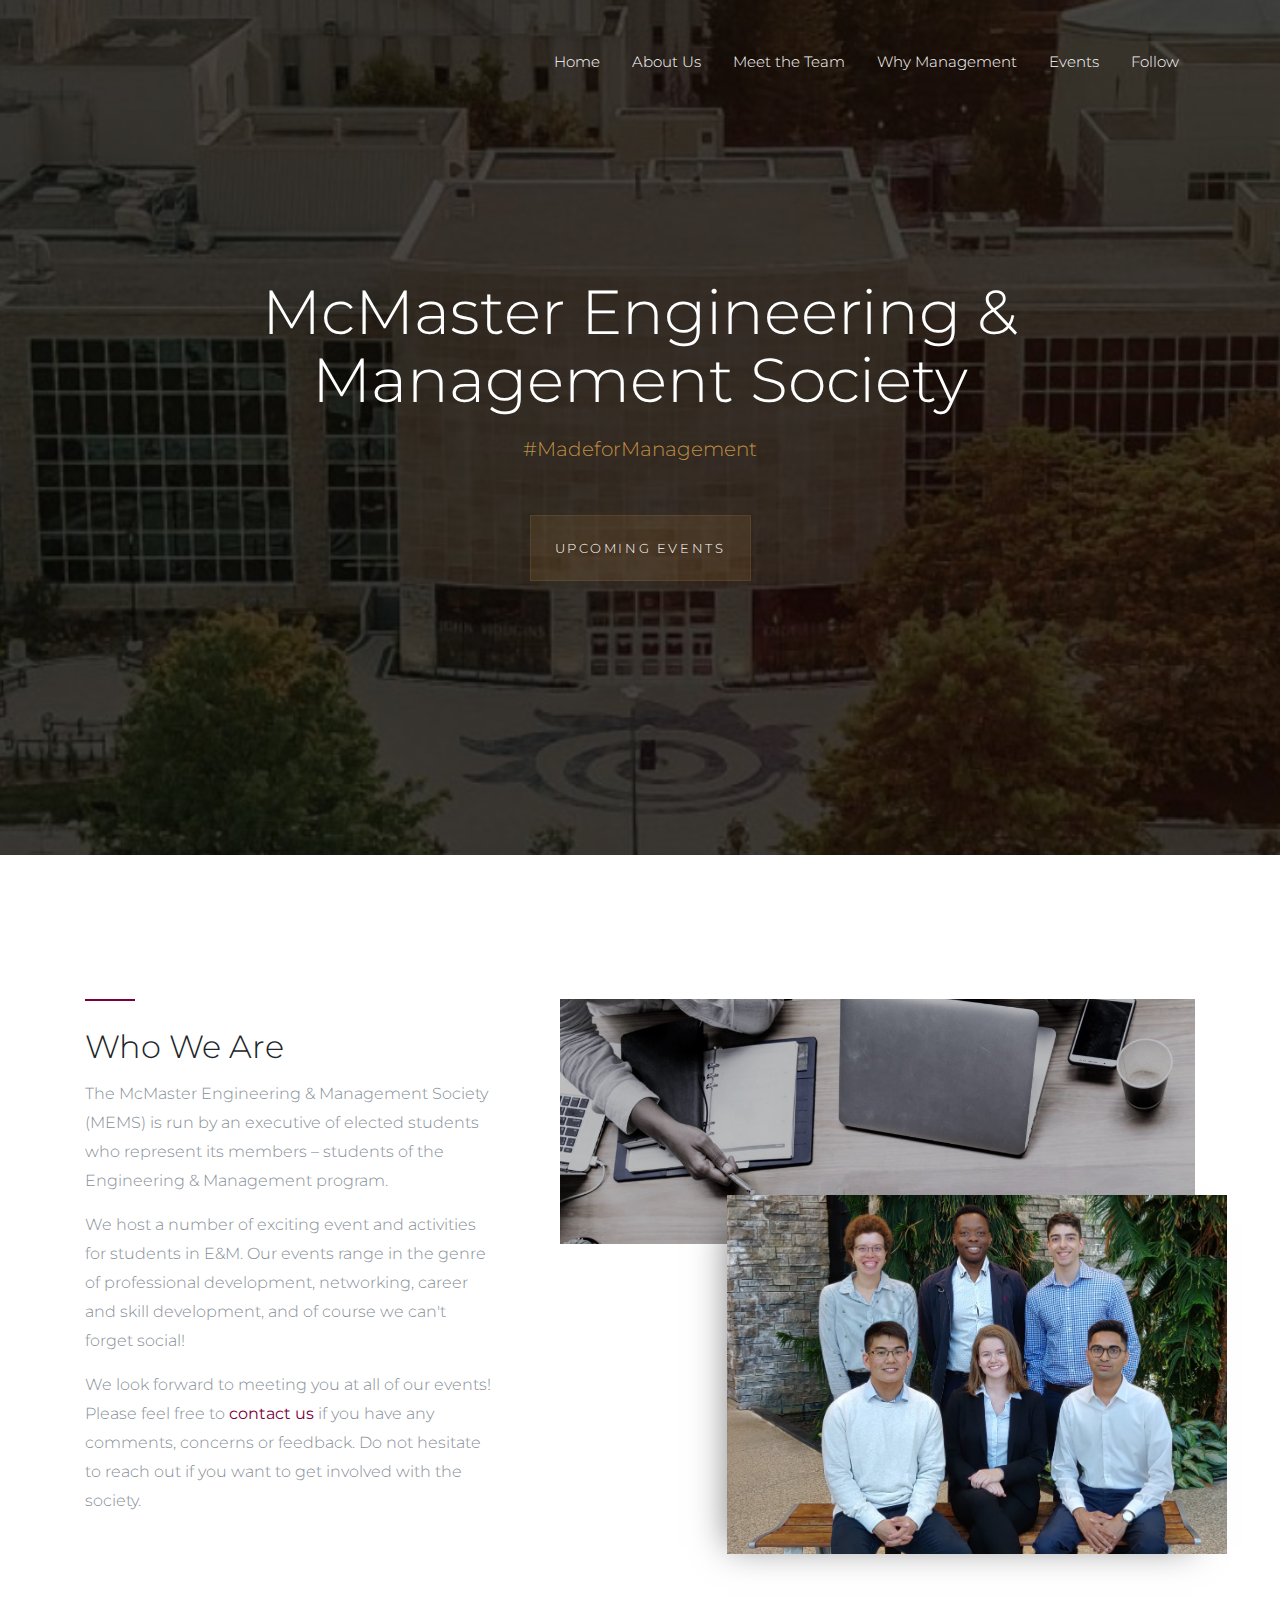
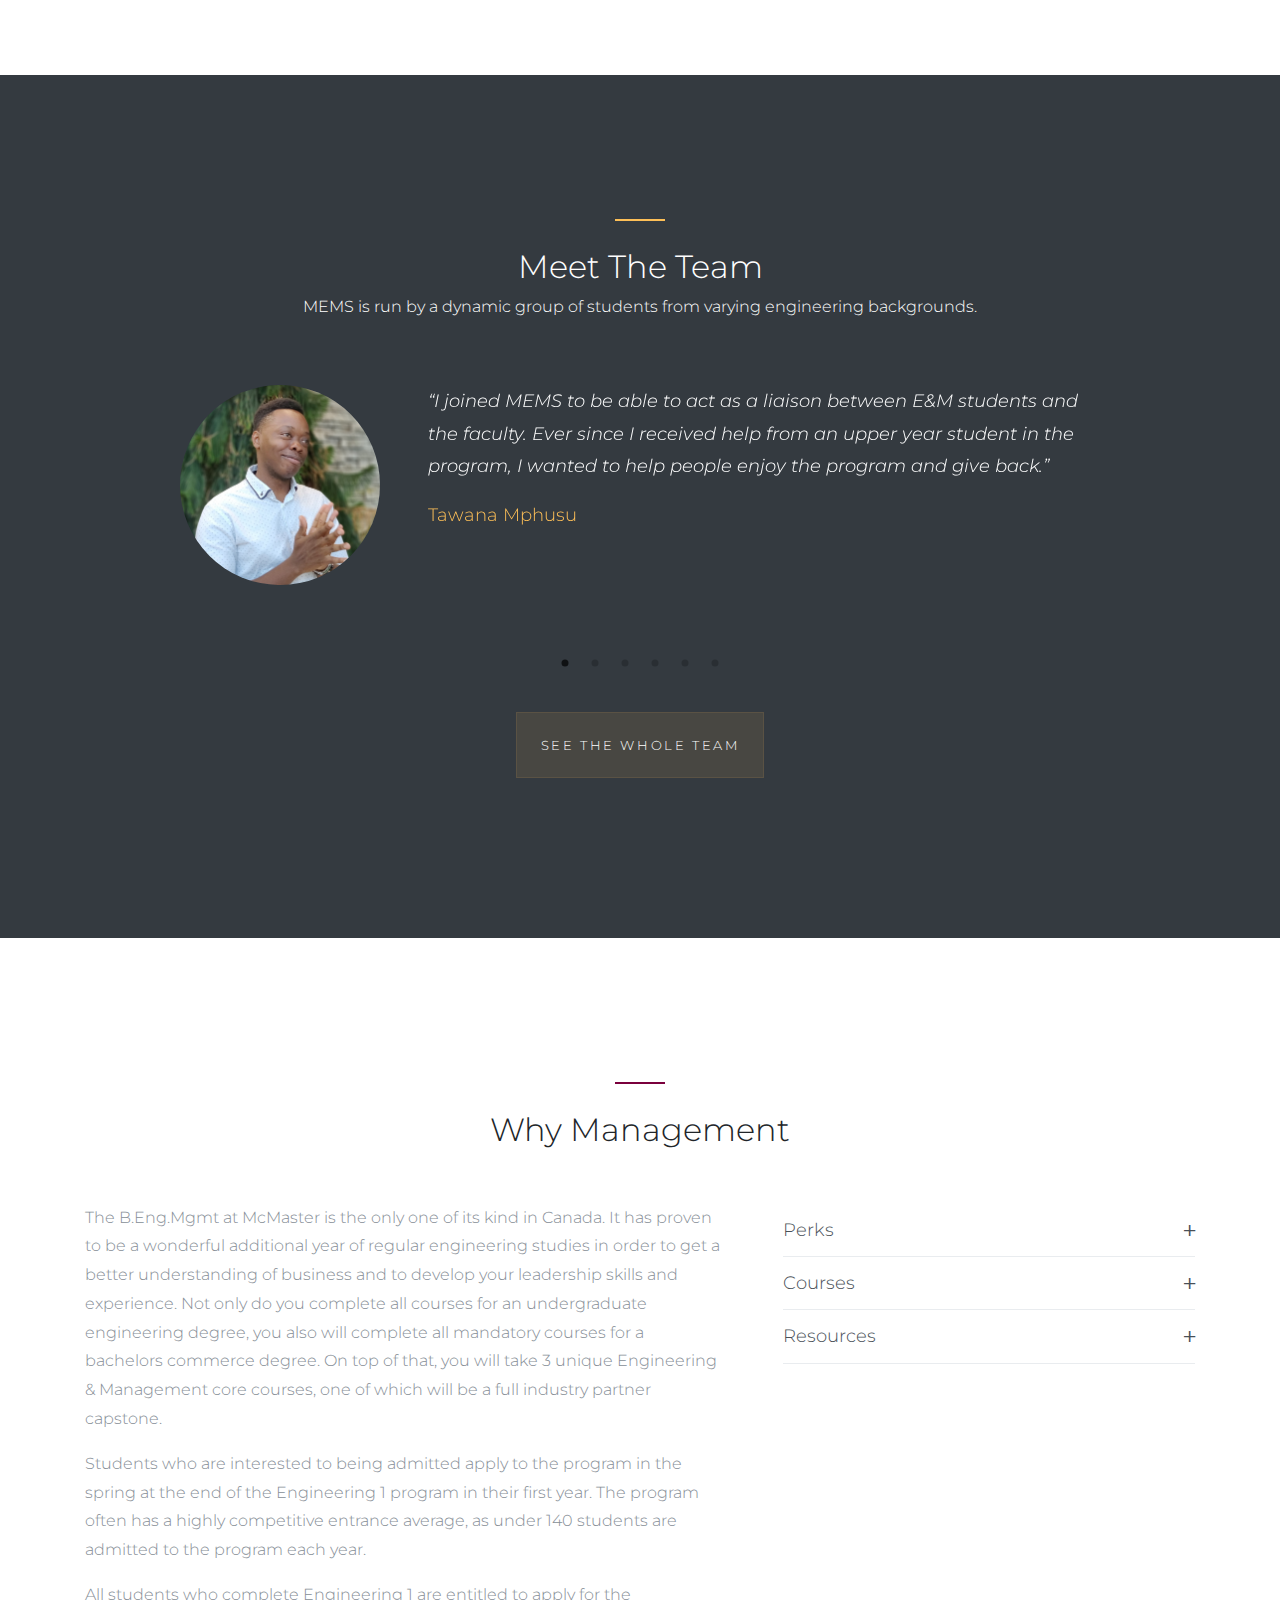
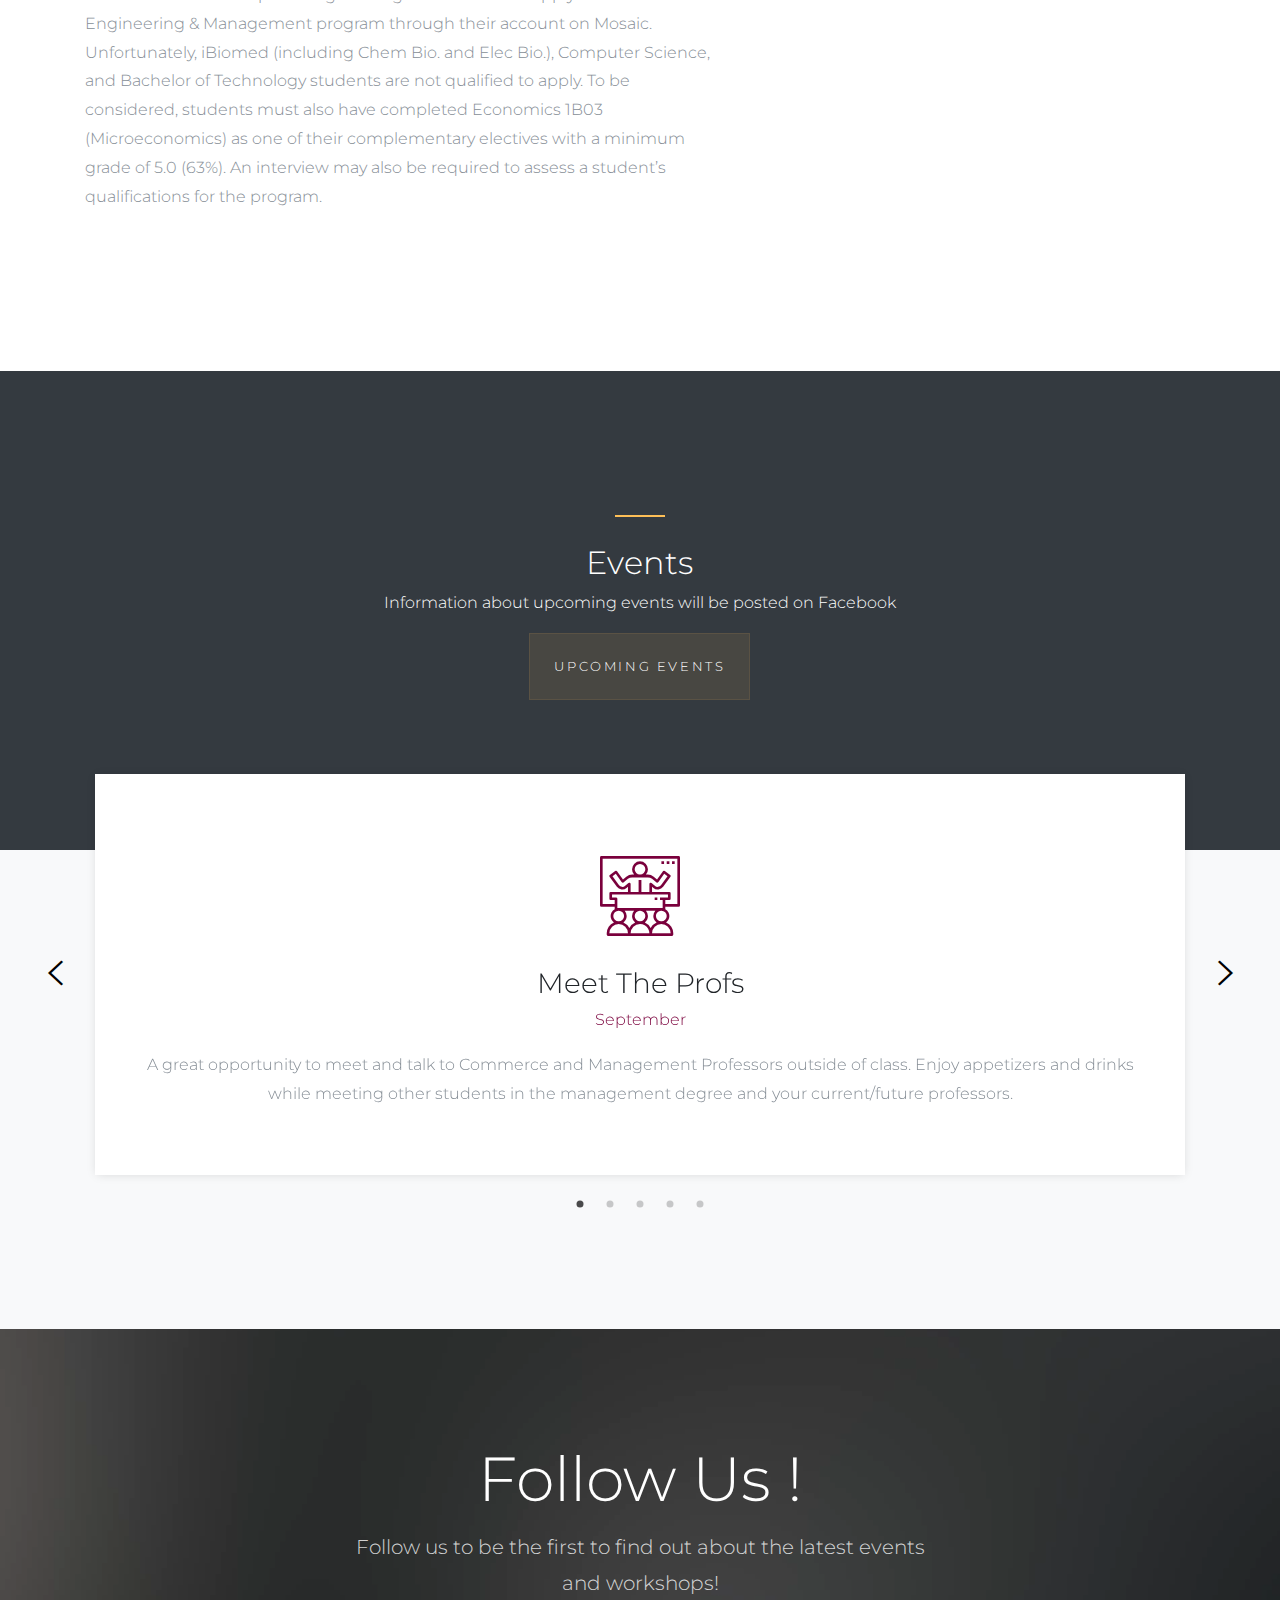
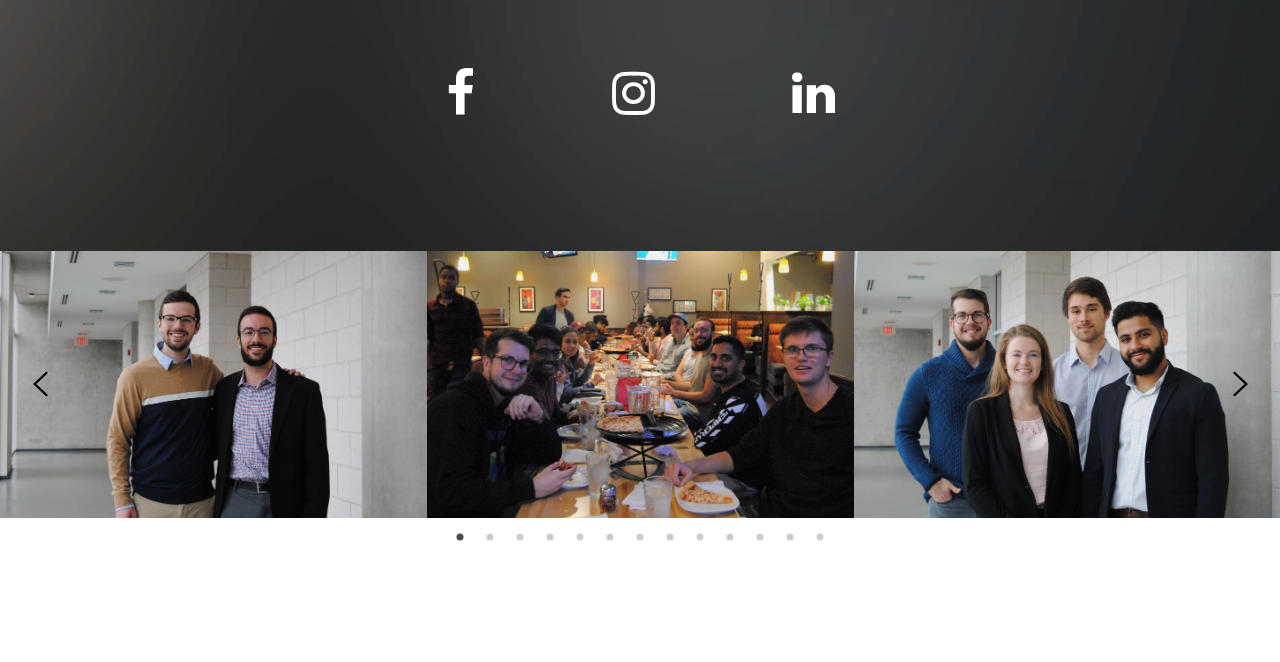
==== index.html @ c8bfcba9 "Update index.html" ====
<!DOCTYPE html>
<html lang="en">
	<head>
		<meta charset="utf-8">
		<meta name="viewport" content="width=device-width, initial-scale=1, shrink-to-fit=no">

		<title>MEMS &mdash; McMaster Engineering Management Society</title>
		<meta name="description" content="McMaster Engineering Management Society">
		<meta name="keywords" content="McMaster,Engineering,Management,Society,Business">

    	<link href="https://fonts.googleapis.com/css?family=Crimon+Text:400,400i,600|Montserrat:200,300,400" rel="stylesheet">

		<link rel="stylesheet" href="assets/css/bootstrap/bootstrap.css">
	    <link rel="stylesheet" href="assets/fonts/ionicons/css/ionicons.min.css">
	    <link rel="stylesheet" href="assets/fonts/icons/font/flaticon.css">

	    <link rel="stylesheet" href="assets/fonts/fontawesome/css/font-awesome.min.css">


	    <link rel="stylesheet" href="assets/css/slick.css">
	    <link rel="stylesheet" href="assets/css/slick-theme.css">

	    <link rel="stylesheet" href="assets/css/helpers.css">
	    <link rel="stylesheet" href="assets/css/style.css">

		<link rel="apple-touch-icon" sizes="180x180" href="assets/icons/apple-touch-icon.png">
		<link rel="icon" type="image/png" sizes="32x32" href="assets/icons/favicon-32x32.png">
		<link rel="icon" type="image/png" sizes="16x16" href="assets/icons/favicon-16x16.png">
		<link rel="manifest" href="assets/icons/site.webmanifest">
		<link rel="mask-icon" href="assets/icons/safari-pinned-tab.svg" color="#7a003c">
		<link rel="shortcut icon" href="assets/icons/favicon.ico">
		<meta name="msapplication-TileColor" content="#7a003c">
		<meta name="msapplication-config" content="assets/icons/browserconfig.xml">
		<meta name="theme-color" content="#7a003c">

		<meta property="og:image:height" content="460">
		<meta property="og:image:width" content="879">
		<meta property="og:title" content="McMaster Engineering &amp; Management Society">
		<meta property="og:description" content="The E&amp;M student club strives to enhance the development of professional skills among E&amp;M students, while simultaneously promoting program identity. The club is a resource for students and acts as a liaison between faculty and students.">
		<meta property="og:image" content="http://www.memsociety.com/assets/images/og-image.jpg">
		<meta property="og:url" content="http://www.memsociety.com/">

		<meta name="twitter:card" content="summary_large_image">
		<meta name="twitter:site" content="http://www.memsociety.com/">
		<meta name="twitter:creator" content="@curiouskunal">
		<meta name="twitter:title" content="McMaster Engineering &amp; Management Society">
		<meta name="twitter:description" content="The E&amp;M student club strives to enhance the development of professional skills among E&amp;M students, while simultaneously promoting program identity. The club is a resource for students and acts as a liaison between faculty and students.">
		<meta name="twitter:image" content="http://www.memsociety.com/assets/images/og-image.jpg">

	</head>

	<body data-spy="scroll" data-target="#pb-navbar" data-offset="200">

	<!-- Navbar-->
    <nav class="navbar navbar-expand-lg navbar-dark pb_navbar pb_scrolled-light" id="pb-navbar">
      <div class="container">
        <a class="navbar-brand" ></a>
        <button class="navbar-toggler" type="button" data-toggle="collapse" data-target="#probootstrap-navbar" aria-controls="probootstrap-navbar" aria-expanded="false" aria-label="Toggle navigation">
          <span><i class="ion-navicon"></i></span>
        </button>
        <div class="collapse navbar-collapse" id="probootstrap-navbar">
          <ul class="navbar-nav ml-auto">
            <li class="nav-item"><a class="nav-link" href="#section-home">Home</a></li>
            <li class="nav-item"><a class="nav-link" href="#section-about">About Us</a></li>
            <li class="nav-item"><a class="nav-link" href="#section-team">Meet the Team</a></li>
            <li class="nav-item"><a class="nav-link" href="#section-why-management">Why Management</a></li>
			<li class="nav-item"><a class="nav-link" href="#section-events">Events</a></li>
            <li class="nav-item"><a class="nav-link" href="#section-follow">Follow</a></li>
          </ul>
        </div>
      </div>
    </nav>
    <!-- END nav -->

	<!-- Main Screen -->
    <section class="pb_cover_v1 text-left cover-bg-black cover-bg-opacity-7" style="background-image: url(assets/images/og-image.jpg)" id="section-home">
      <div class="container">
        <div id="headerTitle" class="row align-items-center justify-content-center">
          <div class="col-md-9  order-md-1">

            <h2 class="heading mb-3">McMaster Engineering & Management Society</h2>
	    <!--<div id="headerSubTitle"class="sub-heading"><p class="mb-5 text-light-gold">#MadeForManagement</p>-->
            <div id="headerSubTitle"class="sub-heading"><p class="mb-5 text-light-gold">#MadeforManagement</p>
            <p><a target="_blank" href="https://www.facebook.com/pg/memsociety/events/" role="button" class="btn smoothscroll pb_outline-light btn-xl pb_font-13 p-4 rounded-0 pb_letter-spacing-2">Upcoming Events</a></p>
            </div>

          </div>
        </div>
      <!-- </div> -->
    </section>
    <!-- END Main Screen section -->

	<!--Who We Are-->
    <section class="pb_section pb_section_v1" data-section="about" id="section-about">
      <div class="container">
        <div class="row">
          <div class="col-lg-5 pr-md-5 pr-sm-0">
            <h2 class="mt-0 heading-border-top dark mb-3 font-weight-normal">Who We Are</h2>
            <p>The McMaster Engineering & Management Society (MEMS) is run by an executive of elected students who represent its members – students of the Engineering & Management program.</p>
            <p>We host a number of exciting event and activities for students in E&M. Our events range in the genre of professional development, networking, career and skill development, and of course we can't forget social!
            </p>
            <p>We look forward to meeting you at all of our events! Please feel free to <a class="text-maroon" href="mailto:president@memsociety.com"><b>contact us</b></a> if you have any comments, concerns or feedback. Do not hesitate to reach out if you want to get involved with the society.
            </p>
          </div>
          <div class="col-lg-7">
            <div class="images">
              <img class="img1 img-fluid" src="assets/images/photos/photoshoot_5_2019.jpg" alt="">
              <img class="img2" src="assets/images/photos/photoshoot_4_2019.jpg" alt="">
            </div>
          </div>

        </div>
      </div>
    </section>
    <!-- END Who We Are section -->



<!--Meet The Team-->

<section class="pb_section bg-dark pb_testimonial_v1" data-section="team" id="section-team">
  <div class="container">
	<div class="row justify-content-md-center text-center mb-5">
	  <div class="col-lg-9">
		<h2 class="mt-0 heading-border-top font-weight-normal text-white">Meet The Team</h2>
		<p class="text-white">MEMS is run by a dynamic group of students from varying engineering backgrounds.</p>
	  </div>
	</div>
	<div class="row justify-content-md-center">
	  <div class="col-md-10 col-sm-12 mb-5">
		<div class="single-item-no-arrow pb_slide_v1">
		  <div>
			<div class="media">
			  <img class="d-flex img-fluid rounded-circle mb-sm-5" src="assets/images/avatars/avatar_tawana_silly.jpg" alt="Generic placeholder image">
			  <div class="media-body pl-md-5 pl-sm-0">
				<blockquote>
				  <p>&ldquo;I joined MEMS to be able to act as a liaison between E&M students and the faculty. Ever since I received help from an upper year student in the program, I wanted to help people enjoy the program and give back.&rdquo;</p>
				  <p class="pb_author">Tawana Mphusu</p>
				</blockquote>
			  </div>
			</div>
		  </div>
		  <div>
			<div class="media">
			  <img class="d-flex img-fluid rounded-circle mb-sm-5" src="assets/images/avatars/avatar_alexie_silly.jpg" alt="Generic placeholder image">
			  <div class="media-body pl-md-5 pl-sm-0">
				<blockquote>
				  <p>&ldquo;I joined MEMS because I wanted to help foster a better community feeling in the management faculty, and to to be a voice for the management faculty on the MES!&rdquo;</p>
				  <p class="pb_author">Alexie McDonald</p>
				</blockquote>
			  </div>
			</div>
		  </div>
		  <div>
			<div class="media">
			  <img class="d-flex img-fluid rounded-circle mb-sm-5" src="assets/images/avatars/avatar_bilal_silly.jpg" alt="Generic placeholder image">
			  <div class="media-body pl-md-5 pl-sm-0">
				<blockquote>
				  <p>&ldquo;I joined MEMS because I wanted to help in guiding other Engineering and Management students to the great opportunities the program has to offer. The Engineering and Management program is one of a kind, and thus comes with unique benefits that we, as E&M students, should take advantage of.&rdquo;</p>
				  <p class="pb_author">Bilal Sabeh</p>
				</blockquote>
			  </div>
			</div>
		  </div>
		  <div>
			<div class="media">
			  <img class="d-flex img-fluid rounded-circle mb-sm-5" src="assets/images/avatars/avatar_vijay_silly.jpg" alt="Generic placeholder image">
			  <div class="media-body pl-md-5 pl-sm-0">
				<blockquote>
				  <p>&ldquo;I joined MEMS because I want to help build a stronger community between Engineering and Management students. We are in a very fortunate position to be able to meet and connect with people across all streams of engineering and we should be taking advantage of that.&rdquo;</p>
				  <p class="pb_author">Vijay Patel</p>
				</blockquote>
			  </div>
			</div>
		  </div>
		  <div>
			<div class="media">
			  <img class="d-flex img-fluid rounded-circle mb-sm-5" src="assets/images/avatars/avatar_edwin_silly.jpg" alt="Generic placeholder image">
			  <div class="media-body pl-md-5 pl-sm-0">
				<blockquote>
				  <p>&ldquo;I joined MEMS because I wanted to promote and inform other management students what the stream has to offer and why it is so special. E&M is made up of students from various streams, allowing us to meet and make connections with people that are not within our respective streams. This provides ample opportunities for personal and professional development that will be applicable in the future. &rdquo;</p>
				  <p class="pb_author">Edwin Do</p>
				</blockquote>
			  </div>
			</div>
		  </div>
		  <div>
			<div class="media">
			  <img class="d-flex img-fluid rounded-circle mb-sm-5" src="assets/images/avatars/avatar_christie_silly.jpg" alt="Generic placeholder image">
			  <div class="media-body pl-md-5 pl-sm-0">
				<blockquote>
				  <p>&ldquo;Being a part of MEMS for the past four years has been more than rewarding. As the president of a student run team, with all the different engineering streams together, I have been able to grasp a better understanding of the overall picture of management and what the program can do for the students in it. I encourage all management students to get involved with MEMS in some capacity!”&rdquo;</p>
				  <p class="pb_author">Christie Condron</p>
				</blockquote>
			  </div>
			</div>
		  </div>
		</div>

	  </div>

	</div>
  </div>

  <div class="row align-items-center">
	<div class="padding-top20 col-md-12 text-center">
	  <p id=showTeam_trigger class="btn pb_outline-light btn-xl pb_font-13 p-4 rounded-0 pb_letter-spacing-2">See The Whole Team</p>
	</div>
  </div>

</section>

<!-- See more team  -->
  <!-- Row 1 -->
    <section class="pb_section bg-light" id="section-more-team">
      <div class="container">
        <div class="row">
		  <div class="col-md">
			<div class="media pb_media_v2 d-block text-center  mb-3">
			  <div class="icon border border-gray rounded-circle d-block mr-3 display-4 mx-auto mb-4">
			    <img class="card-img-top rounded-circle mx-auto" src="assets/images/avatars/avatar_christie.jpg" alt="Card image cap">
			  </div>
			  <div class="media-body">
			    <h3 class="mt-0 pb_font-20">Christie Condron</h3>
			    <h6 class="card-subtitle mb-3">President</h6>
		 	  </div>
			 </div>
			</div>
			<div class="col-md">
			  <div class="media pb_media_v2 d-block text-center  mb-3">
				<div class="icon border border-gray rounded-circle d-block mr-3 display-4 mx-auto mb-4">
				  <img class="card-img-top rounded-circle mx-auto" src="assets/images/avatars/avatar_vijay.jpg" alt="Card image cap">
				</div>
				<div class="media-body">
				  <h3 class="mt-0 pb_font-20">Vijay Patel</h3>
				  <h6 class="card-subtitle mb-3">VP Internal</h6>
				</div>
			  </div>
			</div>
		 <!--   <div class="col-md">
			  <div class="media pb_media_v2 d-block text-center mb-3">
			    <div class="icon border border-gray rounded-circle d-block mr-3 display-4 mx-auto mb-4">
			  	  <img class="card-img-top rounded-circle mx-auto" src="assets/images/avatars/avatar_tawana.jpg" alt="Card image cap">
			    </div>
			    <div class="media-body">
				  <h3 class="mt-0 pb_font-20">Tawana Mphusu</h3>
				  <h6 class="card-subtitle mb-3">VP Finance</h6>
			    </div>
			  </div>
		    </div> -->
        </div>
      </div>
    <!-- Row 2 -->
      <div class="container">
        <div class="row">
          <div class="col-md">
            <div class="media pb_media_v2 d-block text-center mb-3">
              <div class="icon border border-gray rounded-circle d-block mr-3 display-4 mx-auto mb-4">
                <img class="card-img-top rounded-circle mx-auto" src="assets/images/avatars/avatar_bilal.jpg" alt="Card image cap">
              </div>
              <div class="media-body">
                <h3 class="mt-0 pb_font-20">Bilal Sabeh</h3>
                <h6 class="card-subtitle mb-3">VP Marketing</h6>
              </div>
            </div>
          </div>
          <div class="col-md">
            <div class="media pb_media_v2 d-block text-center  mb-3">
              <div class="icon border border-gray rounded-circle d-block mr-3 display-4 mx-auto mb-4">
                <img class="card-img-top rounded-circle mx-auto" src="assets/images/avatars/avatar_edwin.jpg.PNG" alt="Card image cap">
              </div>
              <div class="media-body">
                <h3 class="mt-0 pb_font-20">Andrew Habib</h3>
                <h6 class="card-subtitle mb-3">VP External</h6>
              </div>
            </div>
          </div>
		  <div class="col-md">
            <div class="media pb_media_v2 d-block text-center  mb-3">
              <div class="icon border border-gray rounded-circle d-block mr-3 display-4 mx-auto mb-4">
                <img class="card-img-top rounded-circle mx-auto" src="assets/images/avatars/avatar_alexie.jpg" alt="Card image cap">
              </div>
              <div class="media-body">
                <h3 class="mt-0 pb_font-20">Alexie McDonald </h3>
                <h6 class="card-subtitle mb-3">MES Liaison</h6>
              </div>
            </div>
          </div>
        </div>
      </div>

<!-- Row 3 -->
    <!--  <div class="container">
        <div class="row">
          <div class="col-md">
            <div class="media pb_media_v2 d-block text-center mb-3">
              <div class="icon border border-gray rounded-circle d-block mr-3 display-4 mx-auto mb-4">
                <img class="card-img-top rounded-circle mx-auto" src="assets/images/avatars/avatar_blank.png" alt="Card image cap">
              </div>
              <div class="media-body">
                <h3 class="mt-0 pb_font-20"> Could be you! </h3>
                <h6 class="card-subtitle mb-3"> Case Competition Chair </h6>
              </div>
            </div>
          </div>
          <div class="col-md">
            <div class="media pb_media_v2 d-block text-center  mb-3">
              <div class="icon border border-gray rounded-circle d-block mr-3 display-4 mx-auto mb-4">
                <img class="card-img-top rounded-circle mx-auto" src="assets/images/avatars/avatar_tawana_vijay.jpg" alt="Card image cap">
              </div>
              <div class="media-body">
                <h3 class="mt-0 pb_font-20">Tawana & Vijay</h3>
                <h6 class="card-subtitle mb-3">Alumni Night, Co-Chairs</h6>
              </div>
            </div>
          </div>
		 <!-- <div class="col-md">
		    <div class="media pb_media_v2 d-block text-center  mb-3">
		 	 <div class="icon border border-gray rounded-circle d-block mr-3 display-4 mx-auto mb-4">
		 	   <img class="card-img-top rounded-circle mx-auto" src="assets/images/avatars/avatar_brodie.jpg" alt="Card image cap">
		 	 </div>
		 	 <div class="media-body">
		 	   <h3 class="mt-0 pb_font-20">Brodie Bresette</h3>
		 	   <h6 class="card-subtitle mb-3">MES Liaison</h6>
		 	 </div>
		    </div> -->
		  </div>

        </div>
      </div>
      <div class="row align-items-center">
        <div class="padding-top20 col-md-12 text-center">
          <p id=hideTeam_trigger class="btn pb_outline-dark btn-xl pb_font-13 p-4 rounded-0 pb_letter-spacing-2">Hide Team</p>
        </div>
      </div>

    </section>

	<!-- End -->

<!--What is Management ? -->

<!--Left-->
    <section class="pb_section" data-section="why-management" id="section-why-management">
      <div class="container">
        <div class="row justify-content-md-center text-center mb-5">
          <div class="col-lg-7">
            <h2 class="mt-0 heading-border-top dark font-weight-normal">Why Management</h2>
          </div>
        </div>
        <div class="row">
          <div class="col-lg-7">
			  <p>The B.Eng.Mgmt at McMaster is the only one of its kind in Canada.  It has proven to be a wonderful additional year of regular engineering studies in order to get a better understanding of business and to develop your leadership skills and experience.  Not only do you complete all courses for an undergraduate engineering degree, you also will complete all mandatory courses for a bachelors commerce degree.  On top of that, you will take 3 unique Engineering & Management core courses, one of which will be a full industry partner capstone.</p>

			  <p>Students who are interested to being admitted apply to the program in the spring at the end of the Engineering 1 program in their first year.  The program often has a highly competitive entrance average, as under 140 students are admitted to the program each year.</p>

			  <p>All students who complete Engineering 1 are entitled to apply for the Engineering & Management program through their account on Mosaic. Unfortunately, iBiomed (including Chem Bio. and Elec Bio.), Computer Science, and Bachelor of Technology students are not qualified to apply.  To be considered, students must also have completed Economics 1B03 (Microeconomics) as one of their complementary electives with a minimum grade of 5.0 (63%).  An interview may also be required to assess a student’s qualifications for the program.</p>
          </div>

<!--Right-->
		  <div class="col-lg-5 pl-md-5 pl-sm-0">
            <div id="exampleAccordion" class="pb_accordion" data-children=".item">
				<!--Perks-->
			  <div class="item">
                <a data-toggle="collapse" data-parent="#exampleAccordion" href="#exampleAccordion1" aria-expanded="false" aria-controls="exampleAccordion1" class="pb_font-18">Perks</a>
                <div id="exampleAccordion1" class="collapse" role="tabpanel">
                  <p>With the degree, there are several perks including:</p>
				  <ul>
					<li>Qualifying for an accelerated MBA</li>
					<!-- <ul>
						<li>Leave some room for text here; we will be listing the universities that you are able to accelerate with…….</li>
					</ul> -->
					<li>Starting salary premium after graduation</li>
					<li>Prepare for roles in project management and corporate leadership</li>
					<li>More rapid progression to senior management positions </li>
					<li>Higher rates of employment after graduation</li>
				  </ul>
                </div>
              </div>
			  <!--Courses-->
			  <div class="item">
				  <a data-toggle="collapse" data-parent="#exampleAccordion" href="#exampleAccordion2" aria-expanded="false" aria-controls="exampleAccordion2" class="pb_font-18">Courses</a>
				  <div id="exampleAccordion2" class="collapse" role="tabpanel">
					  <p>Students admitted into the program will be required to take the following courses on top of their full engineering courseload:</p>
					  <table>
						  <tbody>
							  <tr><th>Course ID</th><th>Course Name</th></tr>
							  <tr><td>ECON 1B03</td> <td> Introductory Microeconomics </td></tr>
							  <tr><td>ECON 1BB3</td> <td> Introductory Macroeconomics </td></tr>
							  <tr><td>COMMERCE 1AA3</td> <td> Introduction to Financial Accounting </td></tr>
							  <tr><td>COMMERCE 1BA3</td> <td> Organizational Behaviour </td></tr>
							  <tr><td>COMMERCE 2AB3</td> <td> Managerial Accounting I </td></tr>
							  <tr><td>COMMERCE 2BC3</td> <td> Human Resource Management & Labour Relations </td></tr>
							  <tr><td>COMMERCE 2FA3</td> <td> Introduction to Finance </td></tr>
							  <tr><td>COMMERCE 2MA3</td> <td> Introduction to Marketing </td></tr>
							  <tr><td>COMMERCE 3FA3</td> <td> Managerial Finance </td></tr>
							  <tr><td>COMMERCE 3MC3</td> <td> Applied Marketing Management </td></tr>
							  <tr><td>COMMERCE 4PA3</td> <td> Business Policy: Strategic Management </td></tr>
							  <tr><td>COMMERCE 4QA3</td> <td> Operations Modelling & Analysis </td></tr>
							  <tr><td>ENGNMGT 2AA2</td> <td> Communication Skills </td></tr>
							  <tr><td>ENGNMGT 4A03</td> <td> Innovation Driven Project Development & Management  </td></tr>
							  <tr><td>ENGNMGT 5B03</td> <td> Engineering & Management Projects </td></tr>
						  </tbody>
					  </table>
				  </div>
				</div>
				<!--Tips and Tricks-->
			  <!-- <div class="item">
                <a data-toggle="collapse" data-parent="#exampleAccordion" href="#exampleAccordion3" aria-expanded="false" aria-controls="exampleAccordion3" class="pb_font-18">Tips and Tricks</a>
                <div id="exampleAccordion3" class="collapse" role="tabpanel">
					<p>With the degree, there are several perks including:</p>
					<ul>
					  <li>Qualifying for an accelerate MBA</li>
					  <ul>
						  <li>Leave some room for text here; we will be listing the universities that you are able to accelerate with…….</li>
					  </ul>
					  <li>Starting salary premium after graduation</li>
					  <li>Prepare for roles in project management and corporate leadership</li>
					  <li>More rapid progression to senior management positions </li>
					  <li>Higher rates of employment after graduation</li>
					</ul>
                </div>
              </div> -->
			  <!-- Resources -->
              <div class="item">
                <a data-toggle="collapse" data-parent="#exampleAccordion" href="#exampleAccordion4" aria-expanded="false" aria-controls="exampleAccordion4" class="pb_font-18">Resources</a>
                <div id="exampleAccordion4" class="collapse" role="tabpanel">
                  <p>For more information, please visit <a target="_blank" class="text-maroon" href="https://www.eng.mcmaster.ca/engineering-management-program"> www.eng.mcmaster.ca/engineering-management-program</a> </p>
                </div>
              </div>
			</div>
          </div>
        </div>
      </div>
    </section>
    <!-- END section -->

	<!--Past Events-->
	<section class="pb_section pb_bg-half" data-section="events" id="section-events">
	  <div class="container">
		<div class="row justify-content-md-center text-center mb-5">
		  <div class="col-lg-7">
			<h2 class="mt-0 heading-border-top font-weight-normal text-white">Events</h2>
			<p class="text-white"> Information about upcoming events will be posted on Facebook</p>
            <p><a target="_blank" href="https://www.facebook.com/pg/memsociety/events/" role="button" class="btn smoothscroll pb_outline-light btn-xl pb_font-13 p-4 rounded-0 pb_letter-spacing-2">Upcoming Events</a></p>
		  </div>
		</div>

		<div class="row">
		  <div class="col-md-12">
			<div class="single-item pb_slide_v2">
			  <div>
				<div class="d-lg-flex d-md-block slide_content">
				  <div class="slide_content-text text-center">
					<div class="pb_icon_v1"><i class="flaticon text-maroon flaticon-presentation"></i></div>
					<h3 class="font-weight-normal mt-0">Meet The Profs</h3>
					<p class="text-maroon">September</p>
					<p>A great opportunity to meet and talk to Commerce and Management Professors outside of class. Enjoy appetizers and drinks while meeting other students in the management degree and your current/future professors.</p>
				  </div>
				</div>
			  </div>

			  <div>
				<div class="d-lg-flex d-md-block slide_content">
				  <div class="slide_content-text text-center">
					<div class="pb_icon_v1"><i class="flaticon text-maroon flaticon-pizza"></i></div>
					<h3 class="font-weight-normal mt-0">Boston Pizza Social</h3>
					<p class="text-maroon">September - October</p>
					<p>Free Pizza + Socializing with management students = FUN TIME. Come drop by Boston Pizza to relax and destress with management students. The best part – all you can eat pizza for FREE!</p>
				  </div>
				</div>
			  </div>

			  <div>
				<div class="d-lg-flex d-md-block slide_content">
				  <div class="slide_content-text text-center">
					<div class="pb_icon_v1"><i class="flaticon text-maroon flaticon-graduation"></i></div>
					<h3 class="font-weight-normal mt-0">Alumni Night</h3>
					<p class="text-maroon">January - February</p>
					<p>NEW! Spend an evening with Engineering & Management Alumni to hear about their experiences and futures with the program! Included with this night is a great chance to network, a full course meal, and wonderful key note speakers to understand that the opportunities are endless with the degree.</p>
				  </div>
				</div>
			  </div>

			  <div>
				<div class="d-lg-flex d-md-block slide_content">
				  <div class="slide_content-text text-center">
					<div class="pb_icon_v1"><i class="flaticon text-maroon flaticon-network"></i></div>
					<h3 class="font-weight-normal mt-0">MEMS & ESSA Collab.</h3>
					<p class="text-maroon">February - March</p>
					<p>Want to socialize with society students? This is the event for you! Every year MEMS and the Engineering Society Students’ Association (ESSA) put on a collaborative event. Trivia, Laser Tag, Bowling? You name it. Keep up with MEMS social media outlets to find out more.</p>
				  </div>
				</div>
			  </div>

			  <div>
				<div class="d-lg-flex d-md-block slide_content">
				  <div class="slide_content-text text-center">
					<div class="pb_icon_v1"><i class="flaticon text-maroon flaticon-resume"></i></div>
					<h3 class="font-weight-normal mt-0">Company Info. Sessions</h3>
					<p class="text-maroon">Throughout the Year</p>
					<p>What is your calling? Where should you apply? What is your style for company culture? MEMS wants to help you find out! Throughout the year, the society offers information sessions and distressers with company partners. Stay tuned for who our partners are this year.</p>
				  </div>
				</div>
			  </div>
			</div>
		  </div>
		</div>
	  </div>
	</section>
<!-- END section -->

	<!--Follow Us online -->

    <section class="pb_sm_py_cover text-center cover-bg-black cover-bg-opacity-4" style="background-image: url(assets/images/follow.jpg)" id="section-follow">
    <!-- <section class="pb_section bg-dark text-center" id="section-follow"> -->
      <div class="container">

        <div class="row align-items-center">
          <div class="col-md-12">
            <h2 class="heading mb-3">Follow Us !</h2>
            <p class="sub-heading mb-5 pb_color-light-opacity-8">Follow us to be the first to find out about the latest events and workshops!</p>

            <div class="row text-center">
              <div class="col">
                <ul class="list-inline">
                  <li class="Socialicon list-inline-item"><a target="_blank" href="https://www.facebook.com/memsociety/" class="p-2"><i class="fa fa-facebook"></i></a></li>
                  <li class="Socialicon list-inline-item"><a target="_blank" href="https://www.instagram.com/memsociety/" class="p-2"><i class="fa fa-instagram"></i></a></li>
                  <li class="Socialicon list-inline-item"><a target="_blank" href="https://www.linkedin.com/company/memsociety/" class="p-2"><i class="fa fa-linkedin"></i></a></li>
                </ul>
              </div>
            </div>

          </div>
        </div>
      </div>
    </section>
    <!-- END section -->

	<!--Photos-->

    <section class="pb_section photos">
      <div class="multiple-items pb_slide_v1">
        <div>
          <a class="link-block">
            <img src="assets/images/photos/photoshoot_1.jpg" alt="" class="img-fluid">
          </a>
        </div>

		<div>
		  <a class="link-block">
			<img src="assets/images/photos/facebook_1.jpg" alt="" class="img-fluid">
		  </a>
		</div>

		<div>
		  <a class="link-block">
			<img src="assets/images/photos/photoshoot_2.jpg" alt="" class="img-fluid">
		  </a>
		</div>

		<div>
		  <a class="link-block">
			<img src="assets/images/photos/facebook_2.jpg" alt="" class="img-fluid">
		  </a>
		</div>

		<div>
		  <a class="link-block">
			<img src="assets/images/photos/photoshoot_3.jpg" alt="" class="img-fluid">
		  </a>
		</div>

		<div>
		  <a class="link-block">
			<img src="assets/images/photos/facebook_3.jpg" alt="" class="img-fluid">
		  </a>
		</div>

		<div>
		  <a class="link-block">
			<img src="assets/images/photos/photoshoot_4.jpg" alt="" class="img-fluid">
		  </a>
		</div>

		<div>
		  <a class="link-block">
			<img src="assets/images/photos/facebook_4.jpg" alt="" class="img-fluid">
		  </a>
		</div>

		<div>
		  <a class="link-block">
			<img src="assets/images/photos/photoshoot_5.jpg" alt="" class="img-fluid">
		  </a>
		</div>

		<div>
		  <a class="link-block">
			<img src="assets/images/photos/facebook_5.jpg" alt="" class="img-fluid">
		  </a>
		</div>

		<div>
		  <a class="link-block">
			<img src="assets/images/photos/facebook_7.jpg" alt="" class="img-fluid">
		  </a>
		</div>

		<div>
		  <a class="link-block">
			<img src="assets/images/photos/facebook_6.jpg" alt="" class="img-fluid">
		  </a>
		</div>

		<div>
		  <a class="link-block">
			<img src="assets/images/photos/facebook_8.jpg" alt="" class="img-fluid">
		  </a>
		</div>

      </div>

    </section>

    <!-- END section -->

    <!-- loader -->
    <div id="pb_loader" class="show fullscreen"><svg class="circular" width="48px" height="48px"><circle class="path-bg" cx="24" cy="24" r="22" fill="none" stroke-width="4" stroke="#eeeeee"/><circle class="path" cx="24" cy="24" r="22" fill="none" stroke-width="4" stroke-miterlimit="10" stroke="#7A003C"/></svg></div>


    <script src="assets/js/jquery.min.js"></script>

    <script src="assets/js/popper.min.js"></script>
    <script src="assets/js/bootstrap.min.js"></script>
    <script src="assets/js/slick.min.js"></script>

    <script src="assets/js/jquery.waypoints.min.js"></script>
    <script src="assets/js/jquery.easing.1.3.js"></script>

    <script src="assets/js/main.js"></script>

	</body>
</html>
---- assets/fonts/icons/font/flaticon.css ----
/*
  	Flaticon icon font: Flaticon
  	Creation date: 27/10/2018 23:04
  	*/

@font-face {
  font-family: "Flaticon";
  src: url("./Flaticon.eot");
  src: url("./Flaticon.eot?#iefix") format("embedded-opentype"),
       url("./Flaticon.woff") format("woff"),
       url("./Flaticon.ttf") format("truetype"),
       url("./Flaticon.svg#Flaticon") format("svg");
  font-weight: normal;
  font-style: normal;
}

@media screen and (-webkit-min-device-pixel-ratio:0) {
  @font-face {
    font-family: "Flaticon";
    src: url("./Flaticon.svg#Flaticon") format("svg");
  }
}

[class^="flaticon-"]:before, [class*=" flaticon-"]:before,
[class^="flaticon-"]:after, [class*=" flaticon-"]:after {   
  font-family: Flaticon;
        font-size: 20px;
font-style: normal;
margin-left: 20px;
}

.flaticon-pizza:before { content: "\f100"; }
.flaticon-presentation:before { content: "\f101"; }
.flaticon-resume:before { content: "\f102"; }
.flaticon-graduation:before { content: "\f103"; }
.flaticon-network:before { content: "\f104"; }
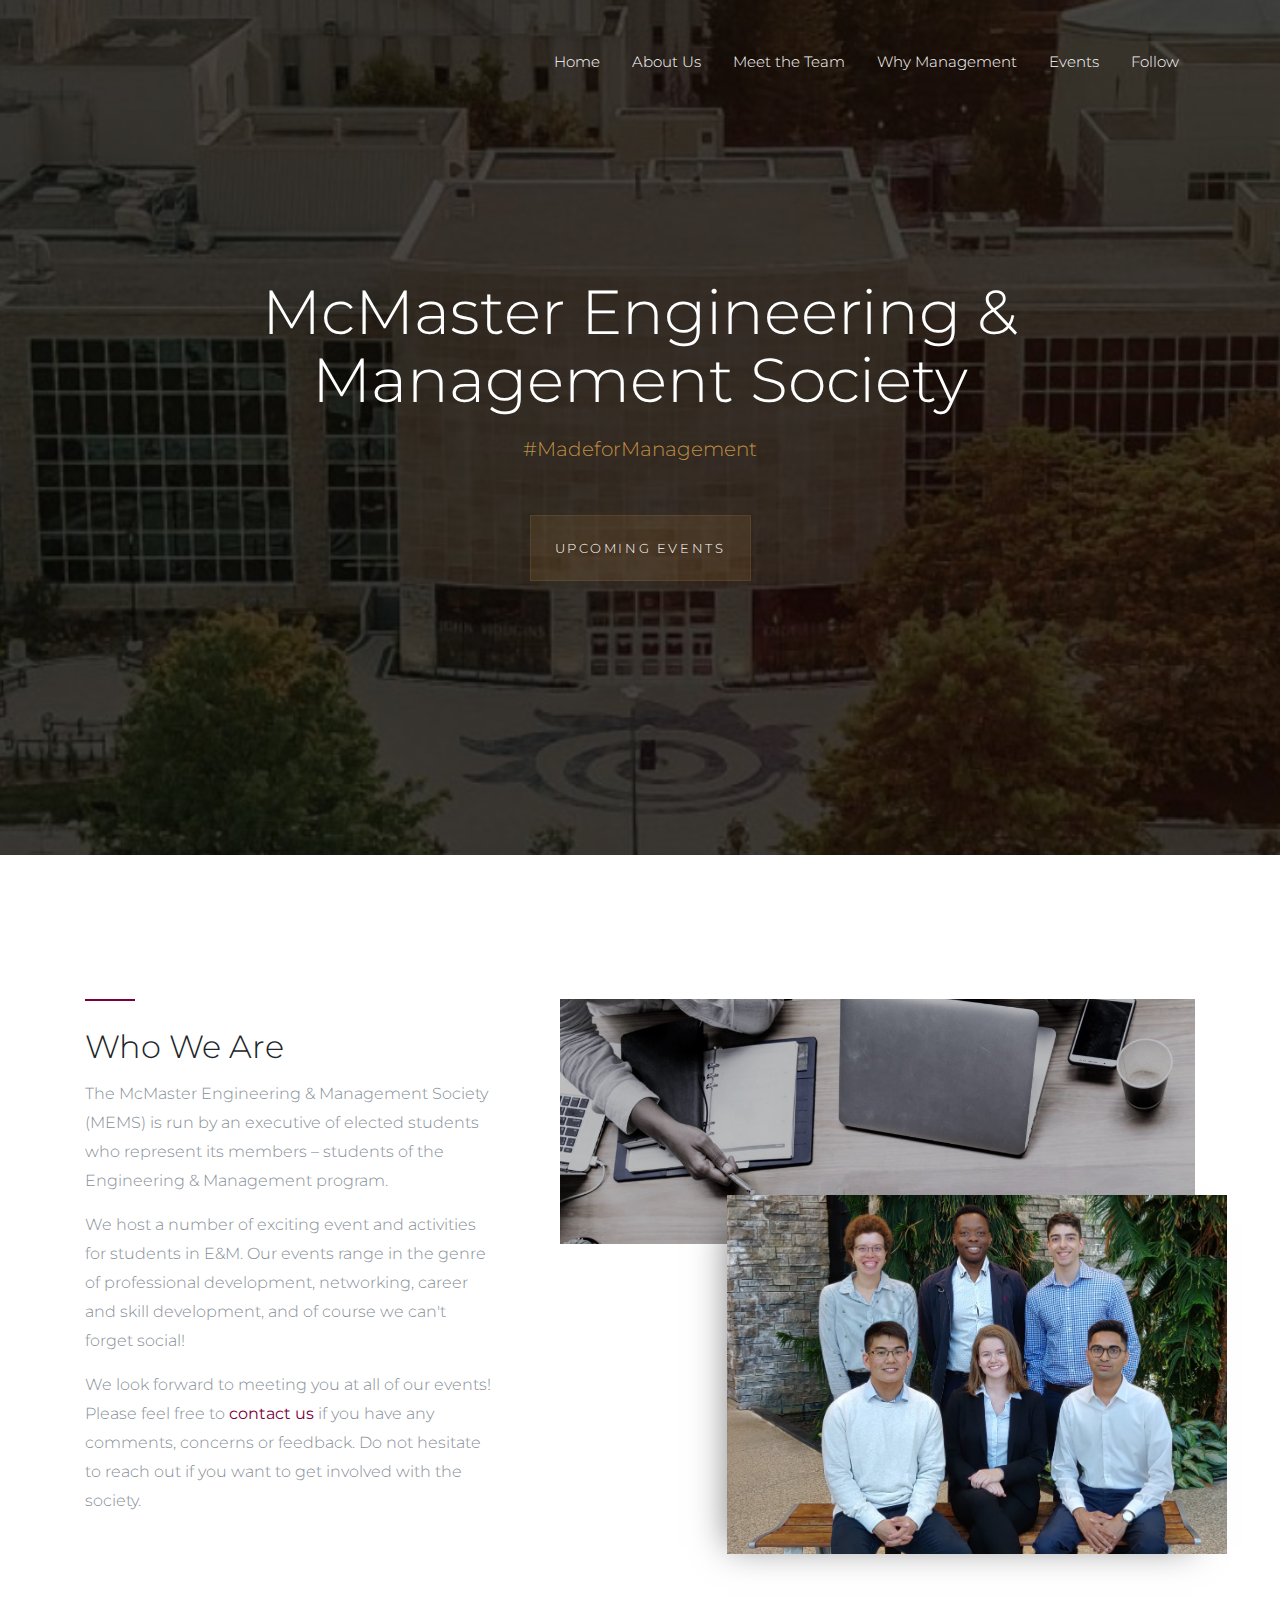
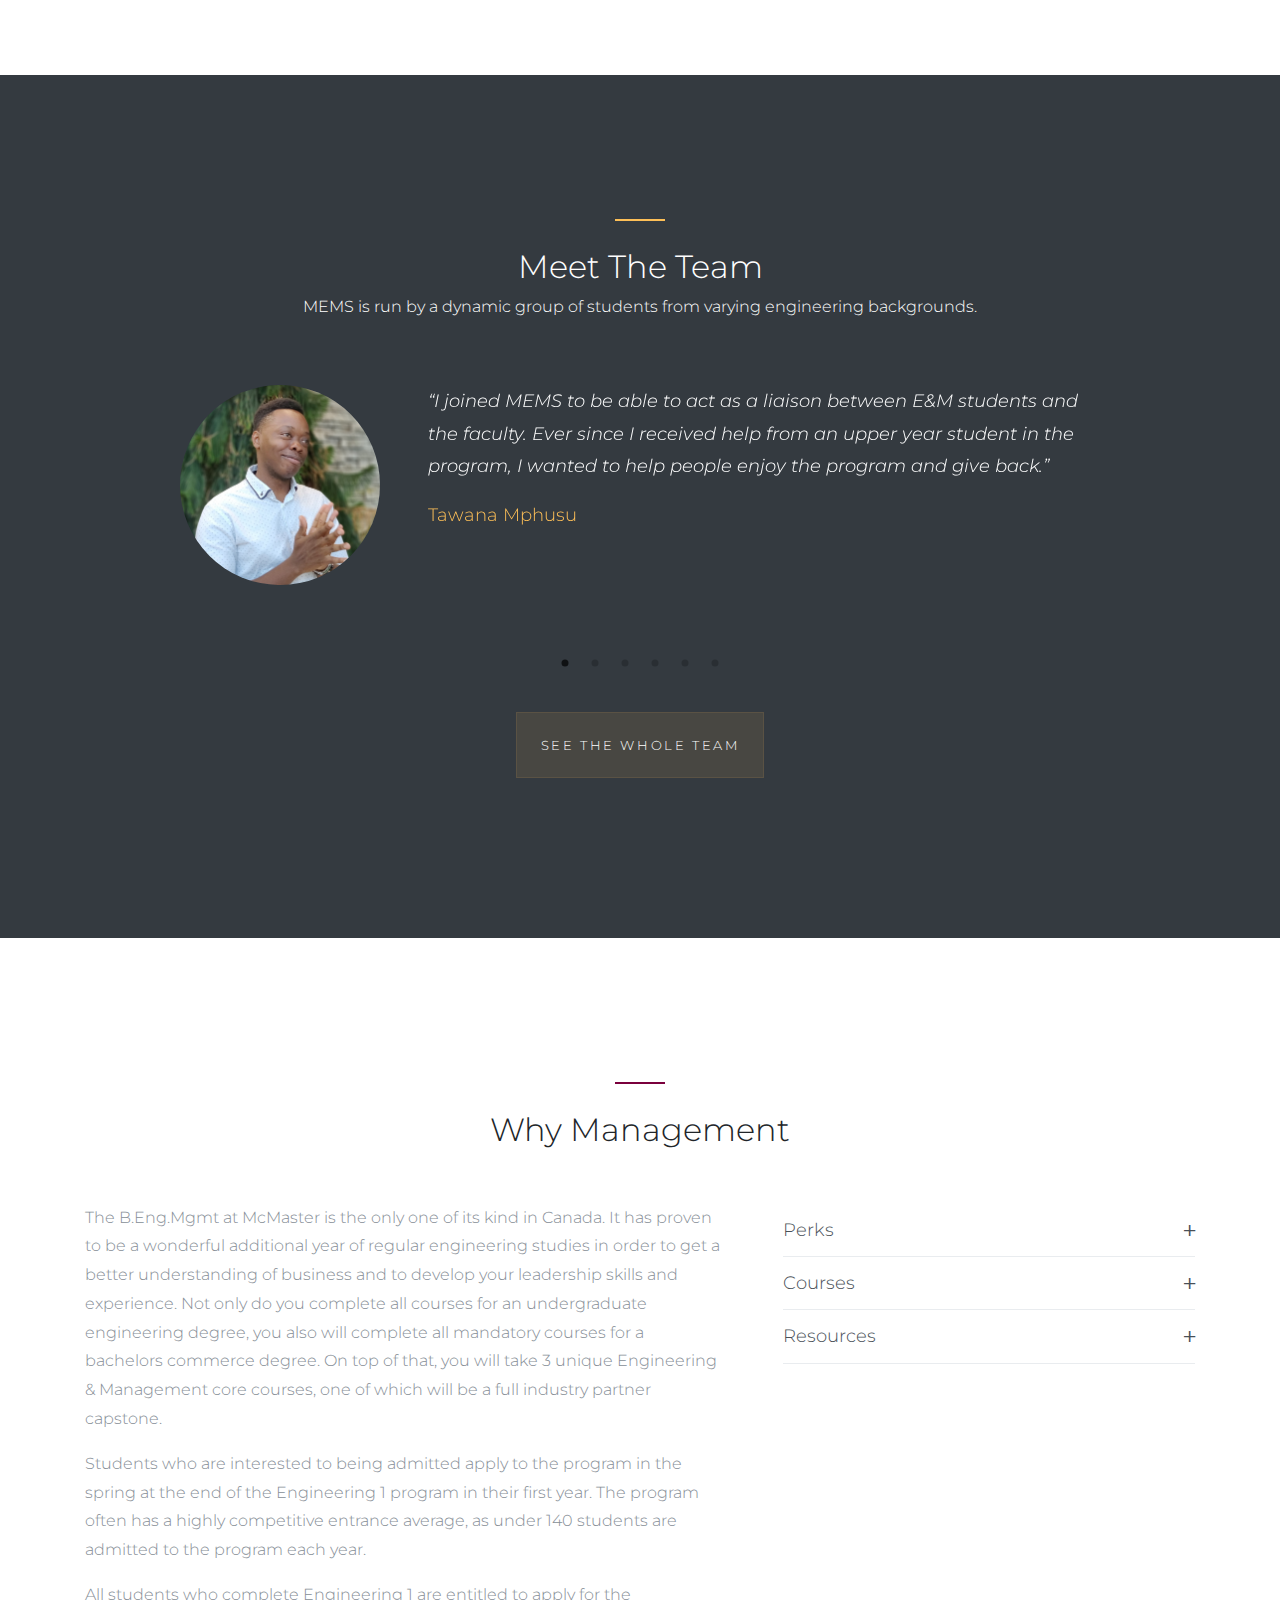
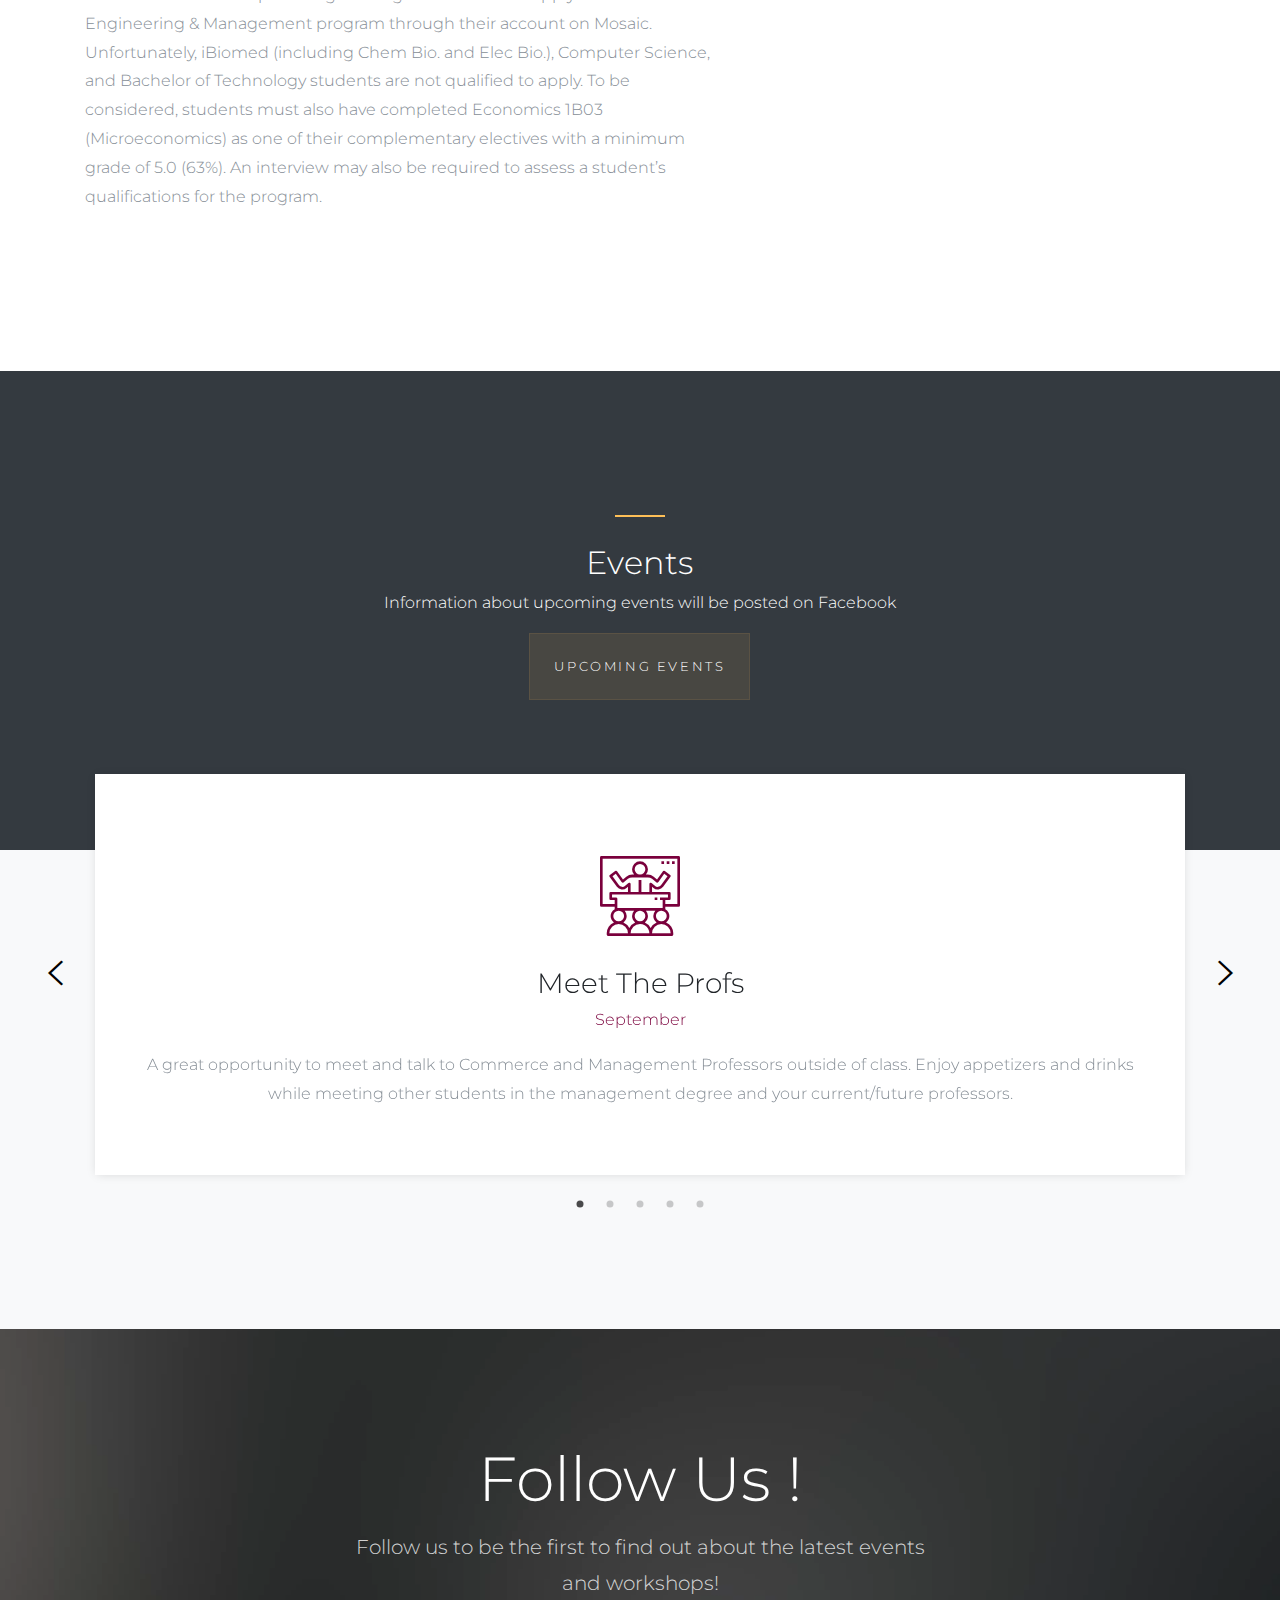
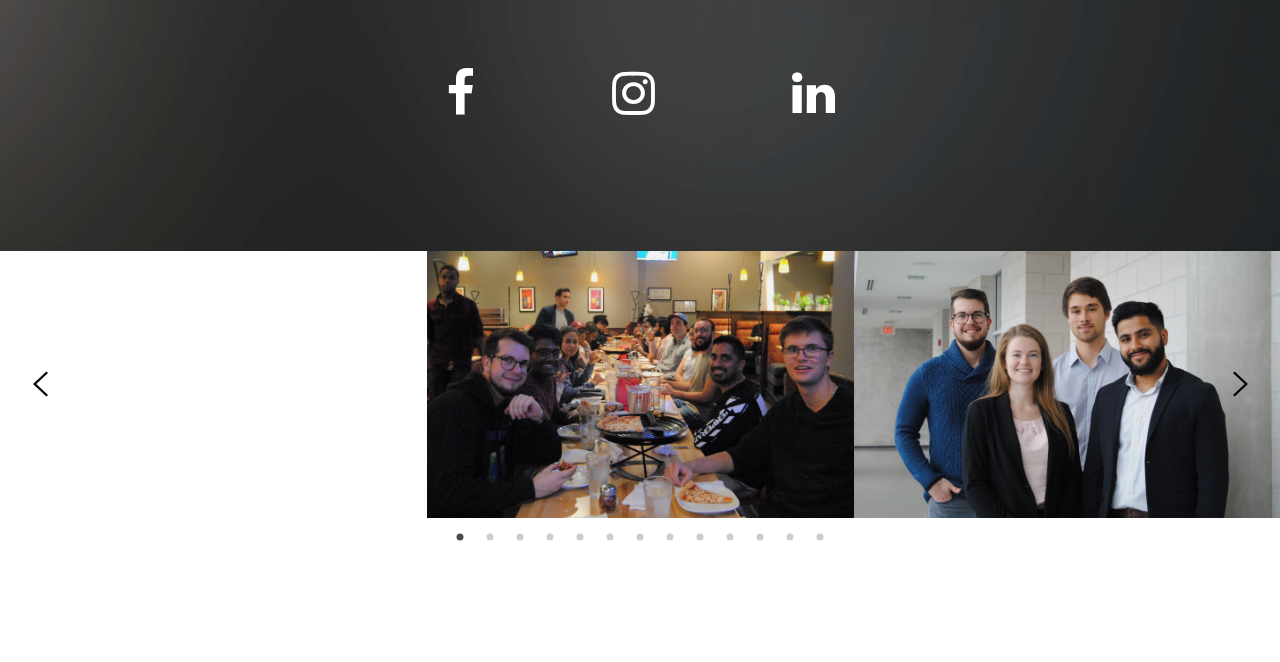
==== commit 05bad592: "Update index.html" ====
--- a/index.html
+++ b/index.html
@@ -543,7 +543,7 @@
       <div class="multiple-items pb_slide_v1">
         <div>
           <a class="link-block">
-            <img src="assets/images/photos/photoshoot_1.jpg" alt="" class="img-fluid">
+            <img src="assets/images/photos/photoshoot_1.png" alt="" class="img-fluid">
           </a>
         </div>
 
@@ -579,7 +579,7 @@
 
 		<div>
 		  <a class="link-block">
-			<img src="assets/images/photos/photoshoot_4.jpg" alt="" class="img-fluid">
+			<img src="assets/images/photos/photoshoot_4.png" alt="" class="img-fluid">
 		  </a>
 		</div>
 
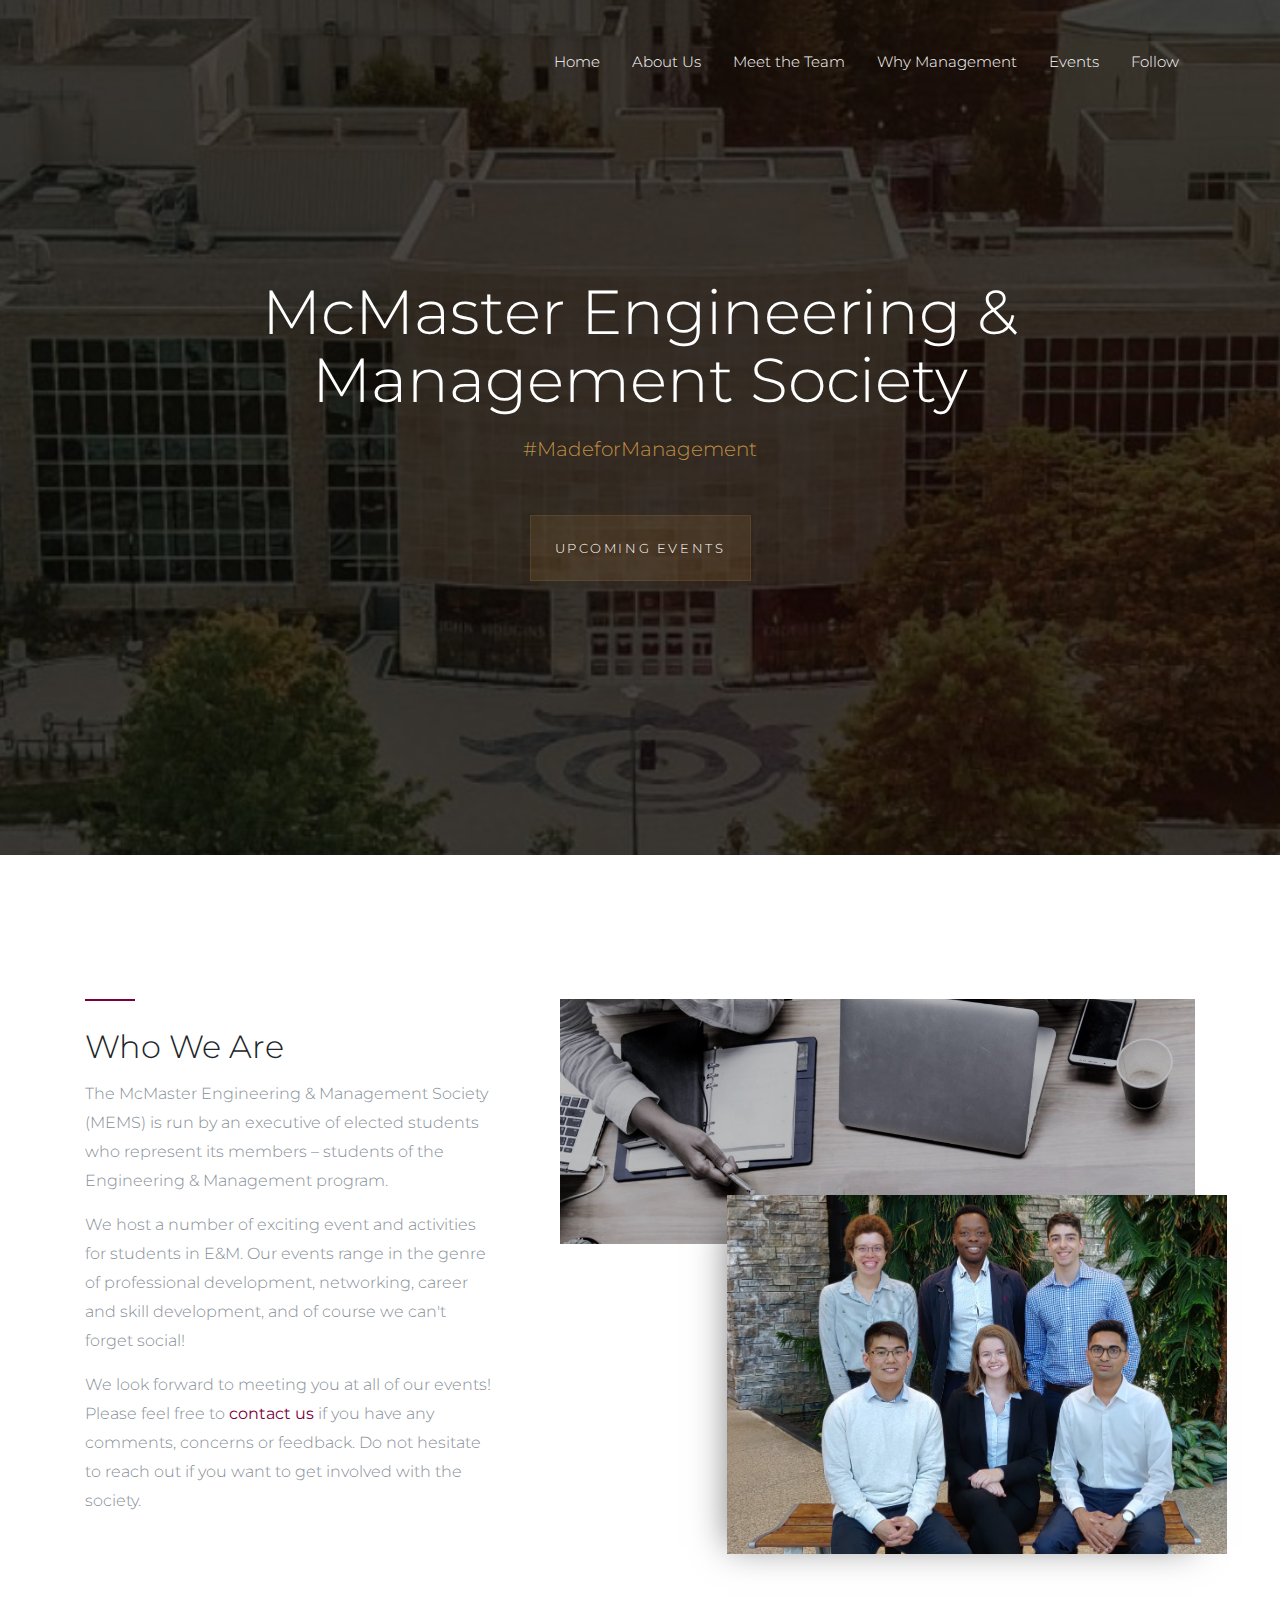
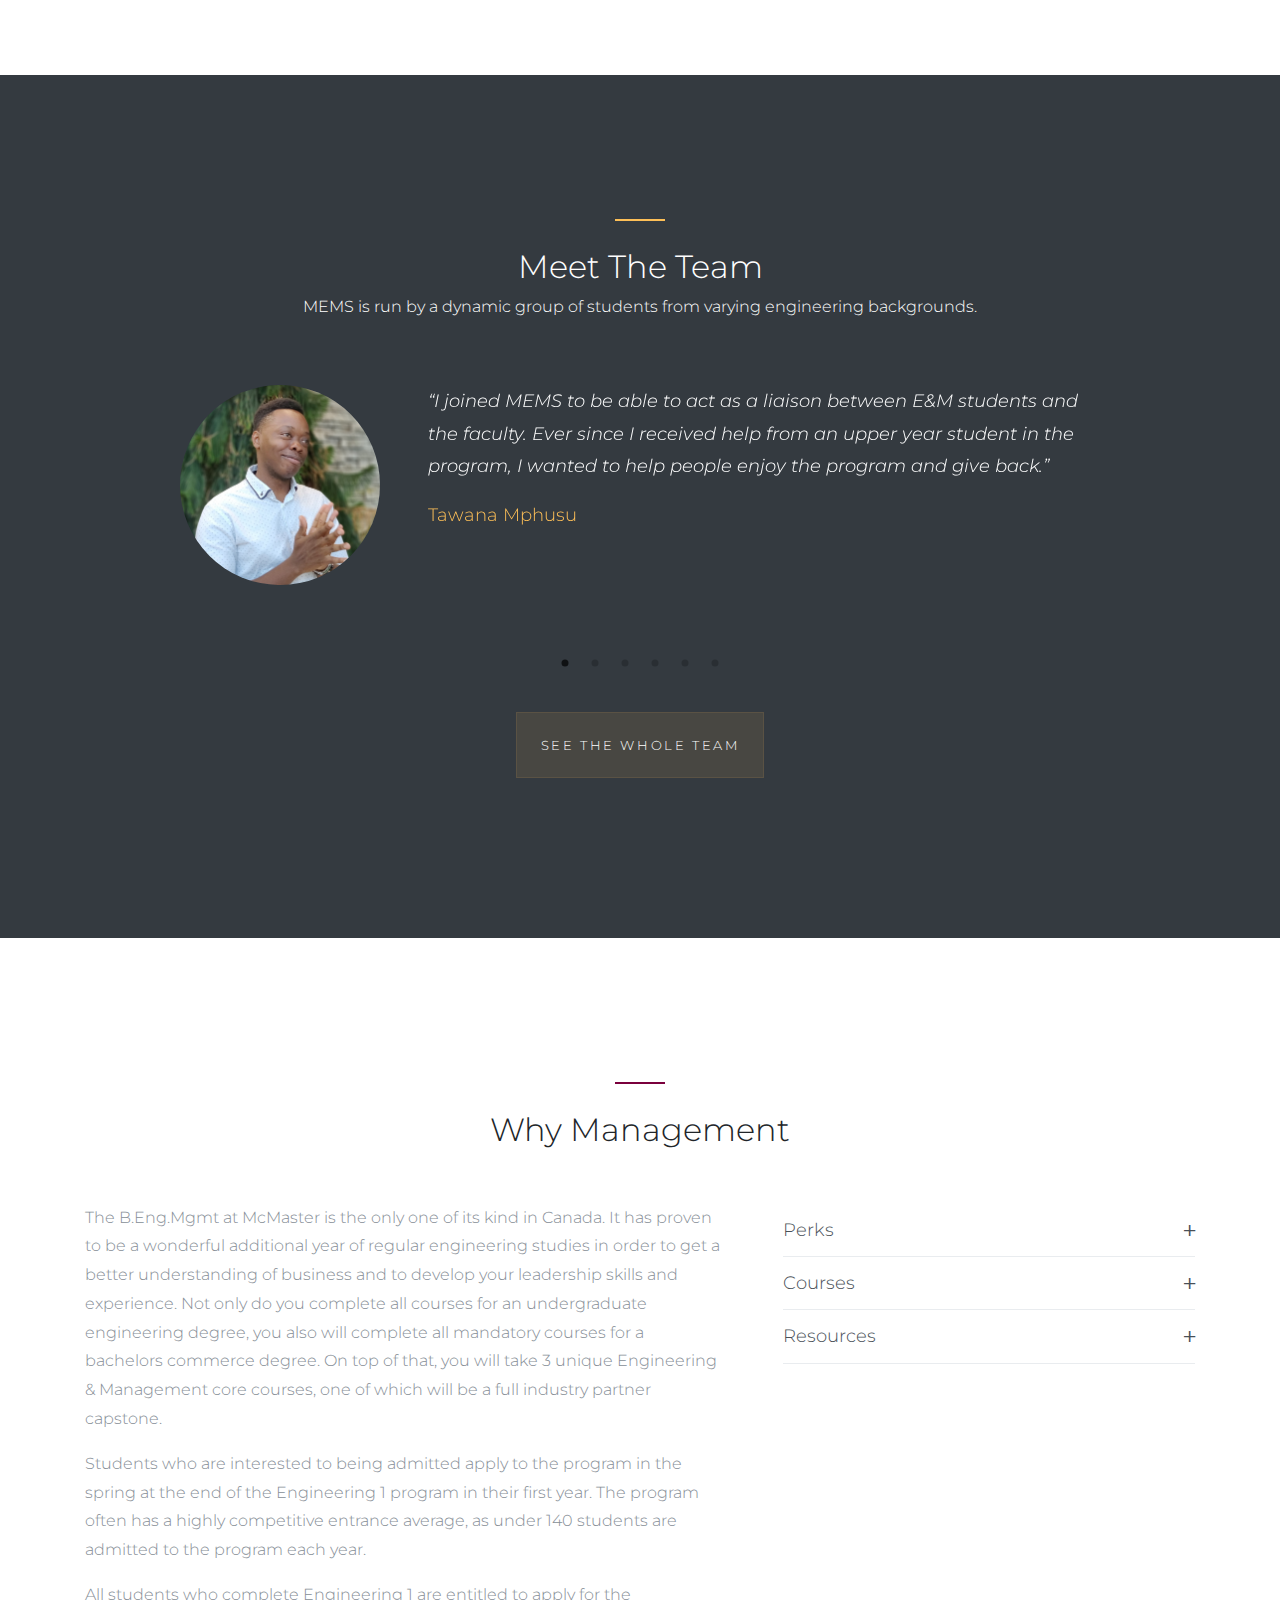
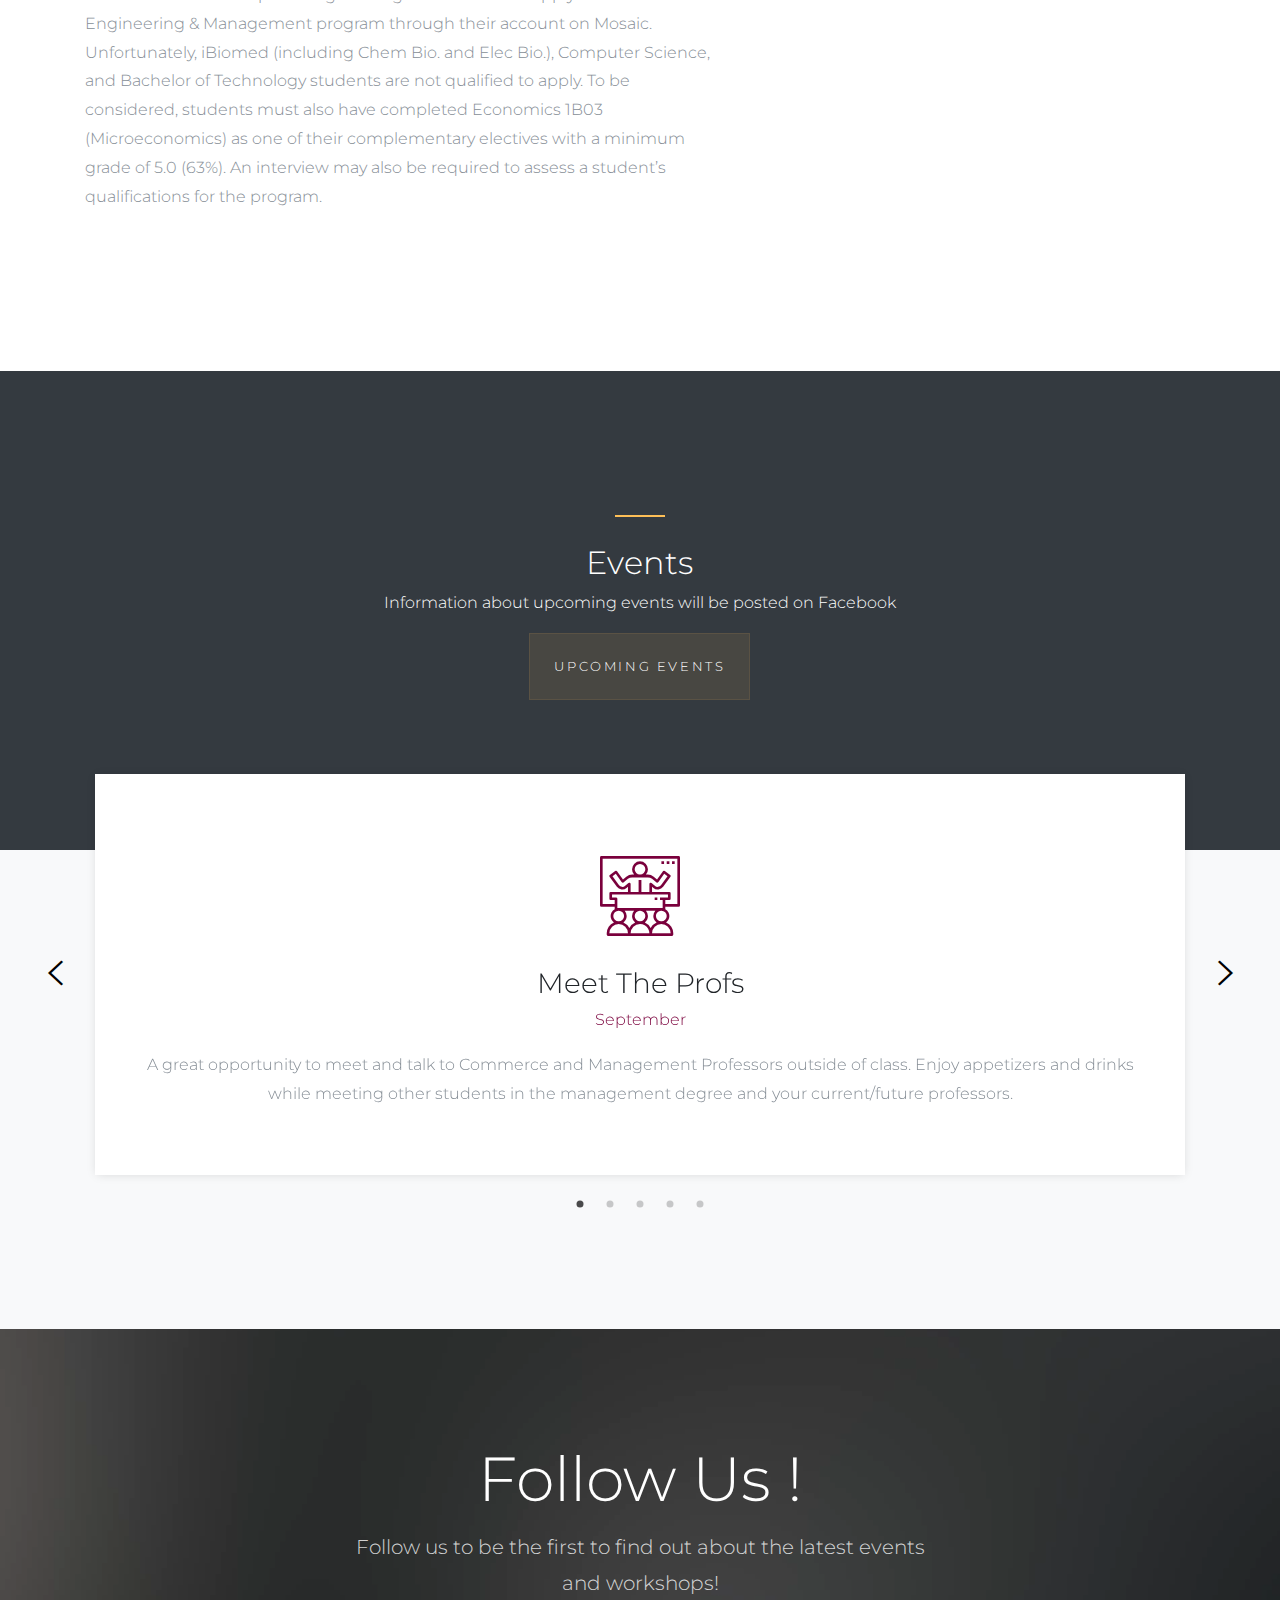
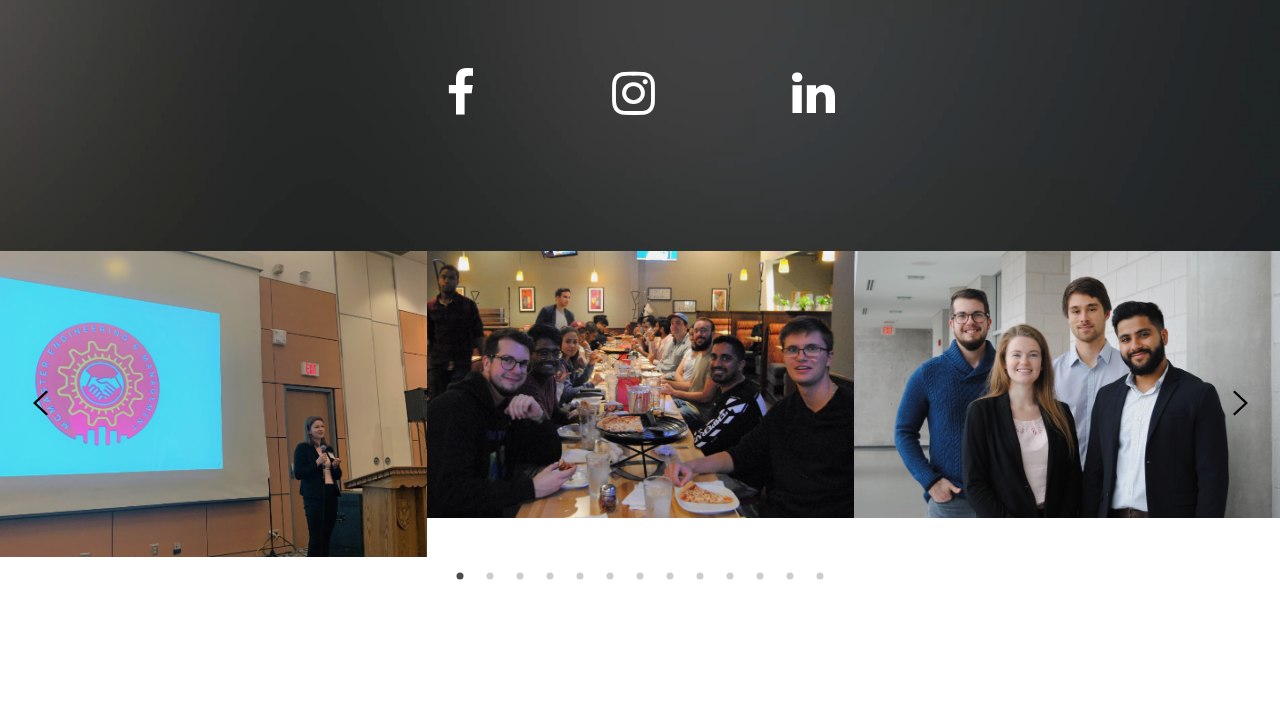
==== commit ef48e7dd: "Update index.html" ====
--- a/index.html
+++ b/index.html
@@ -543,7 +543,7 @@
       <div class="multiple-items pb_slide_v1">
         <div>
           <a class="link-block">
-            <img src="assets/images/photos/photoshoot_1.png" alt="" class="img-fluid">
+            <img src="assets/images/photos/photoshoot_1.PNG" alt="" class="img-fluid">
           </a>
         </div>
 
@@ -579,7 +579,7 @@
 
 		<div>
 		  <a class="link-block">
-			<img src="assets/images/photos/photoshoot_4.png" alt="" class="img-fluid">
+			<img src="assets/images/photos/panel.jpg" alt="" class="img-fluid">
 		  </a>
 		</div>
 
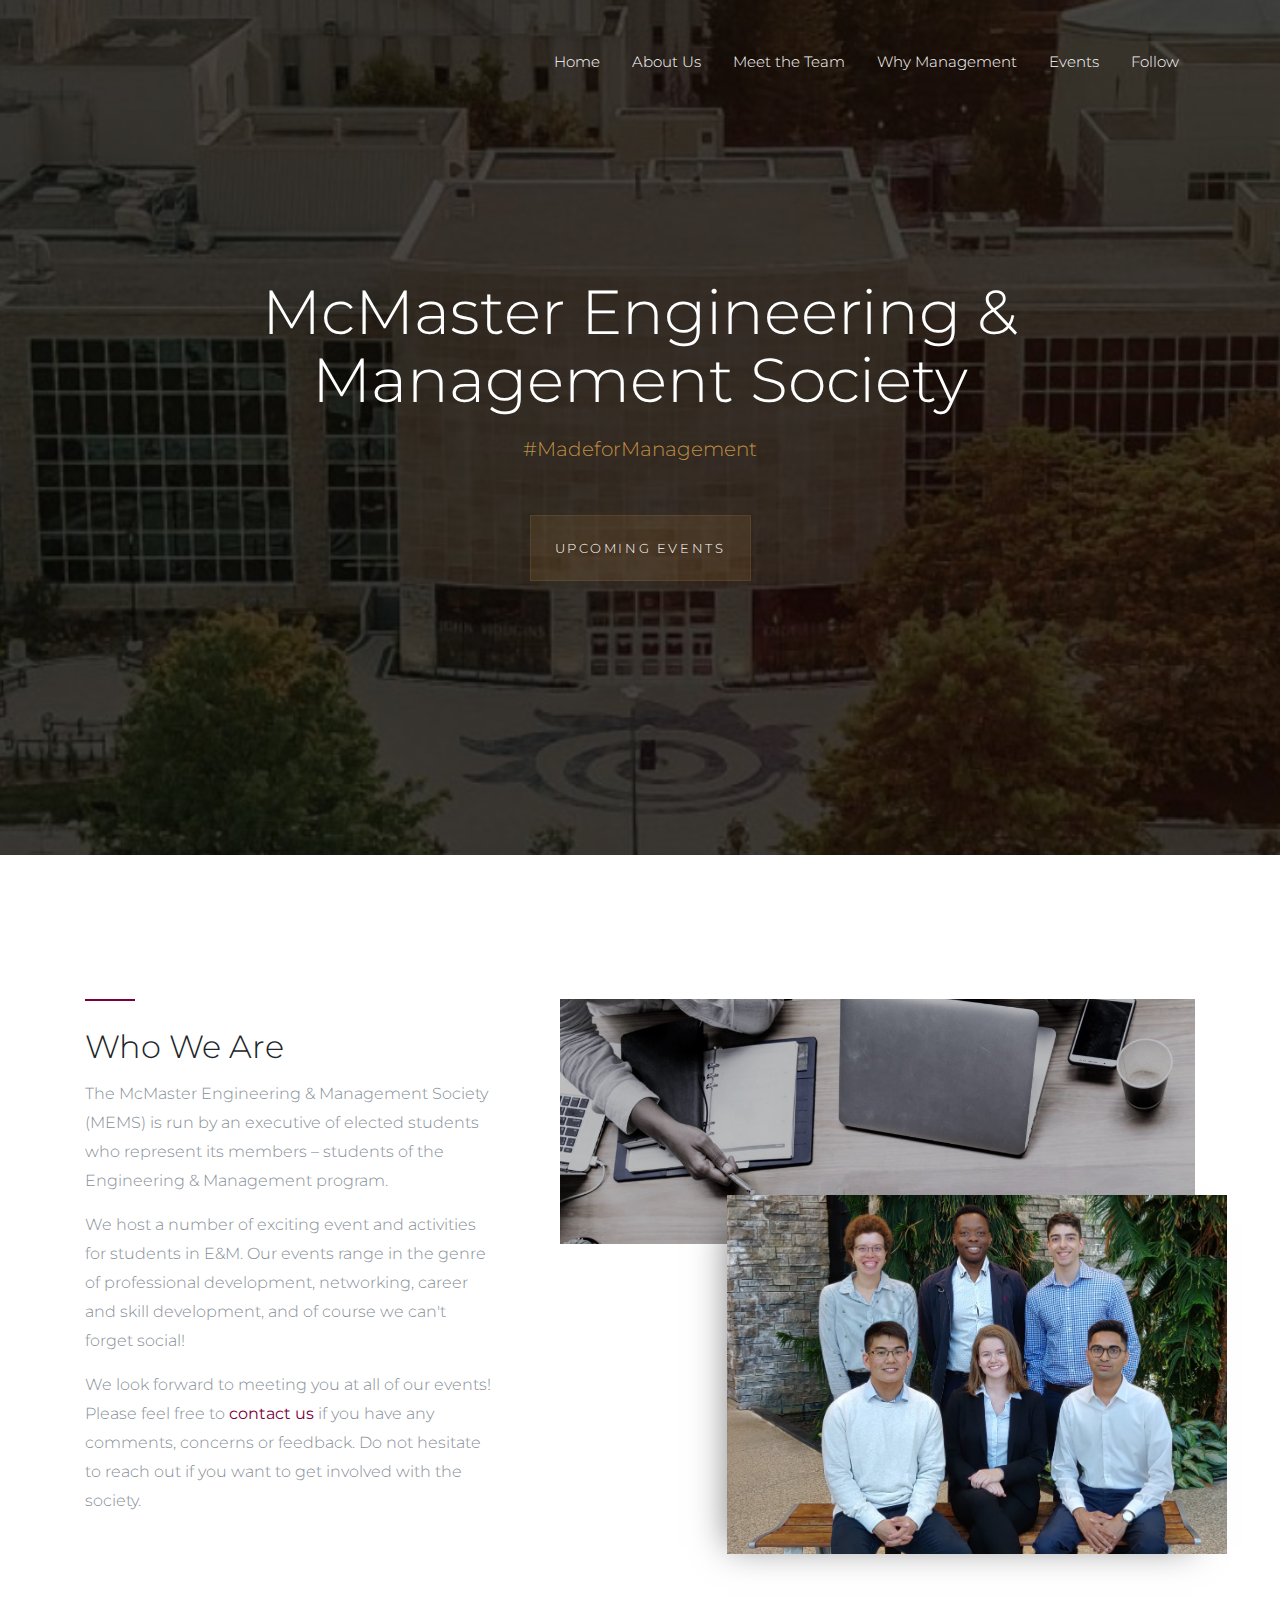
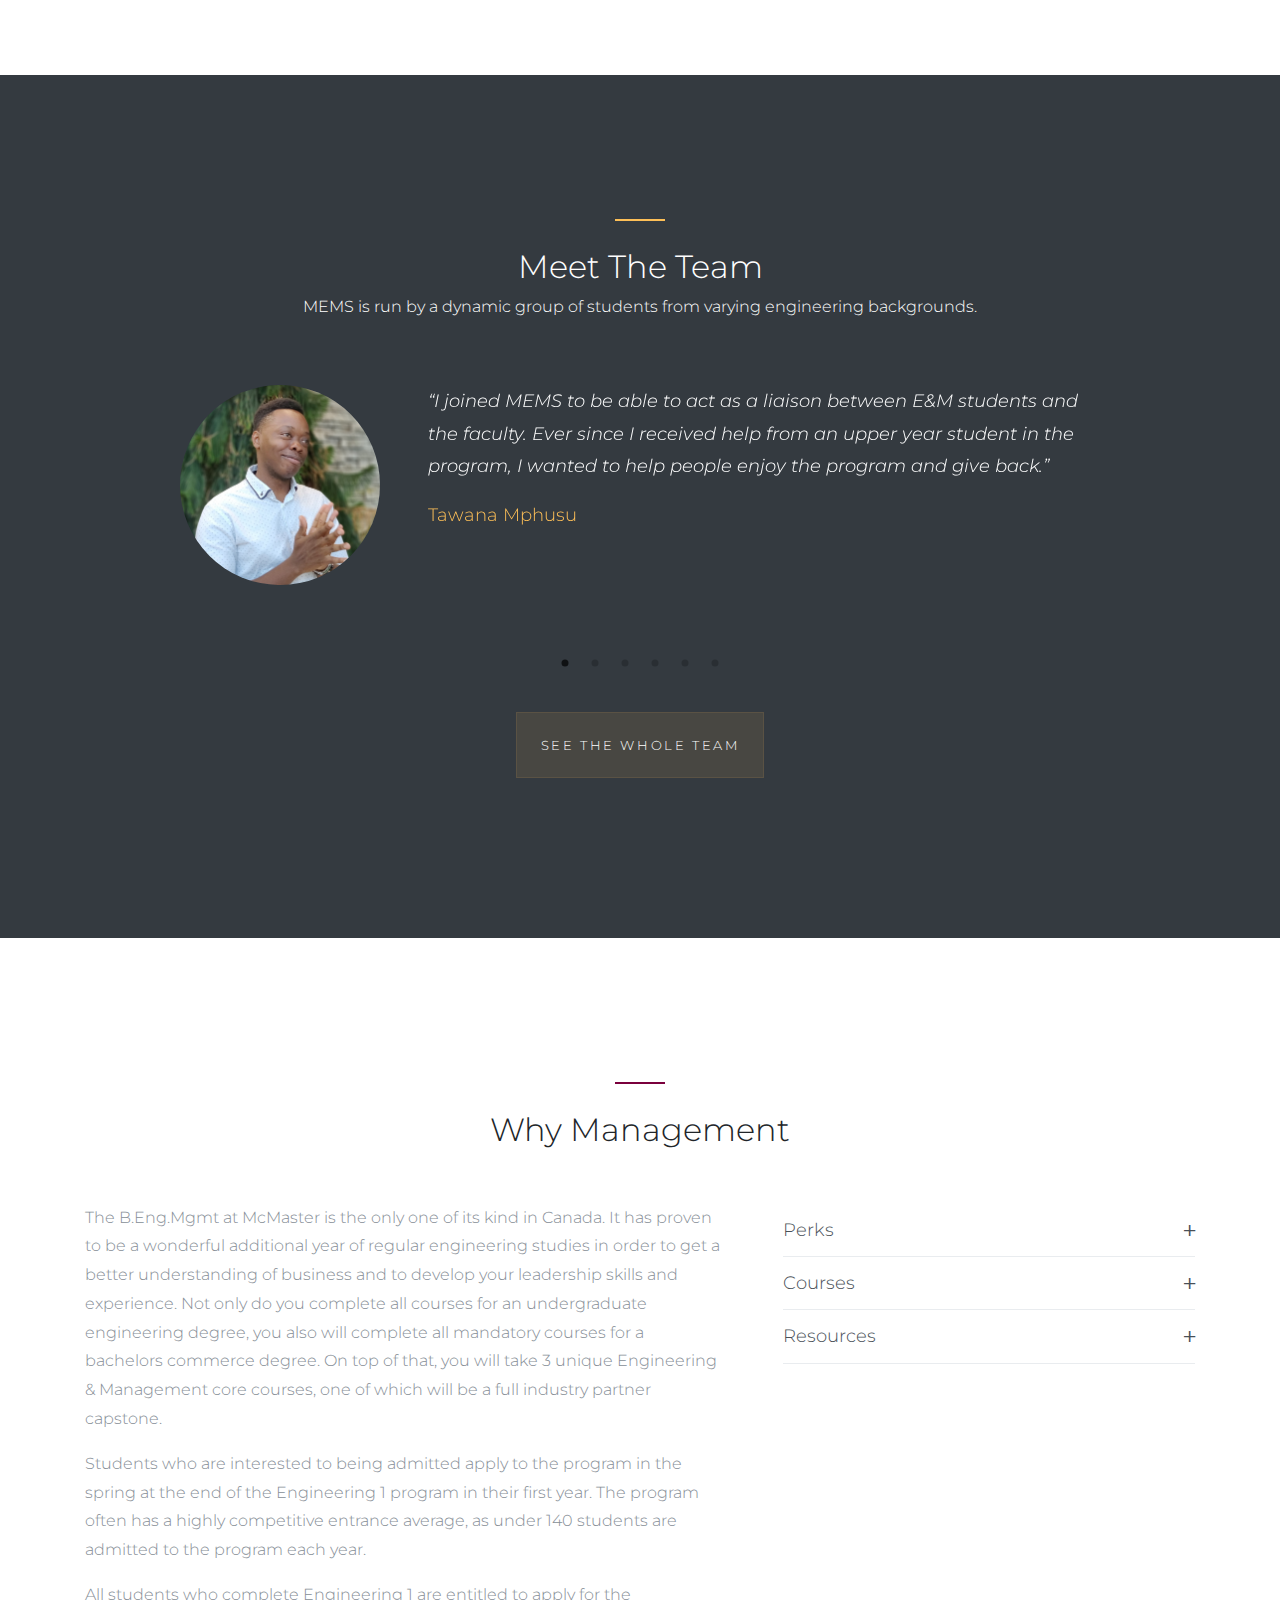
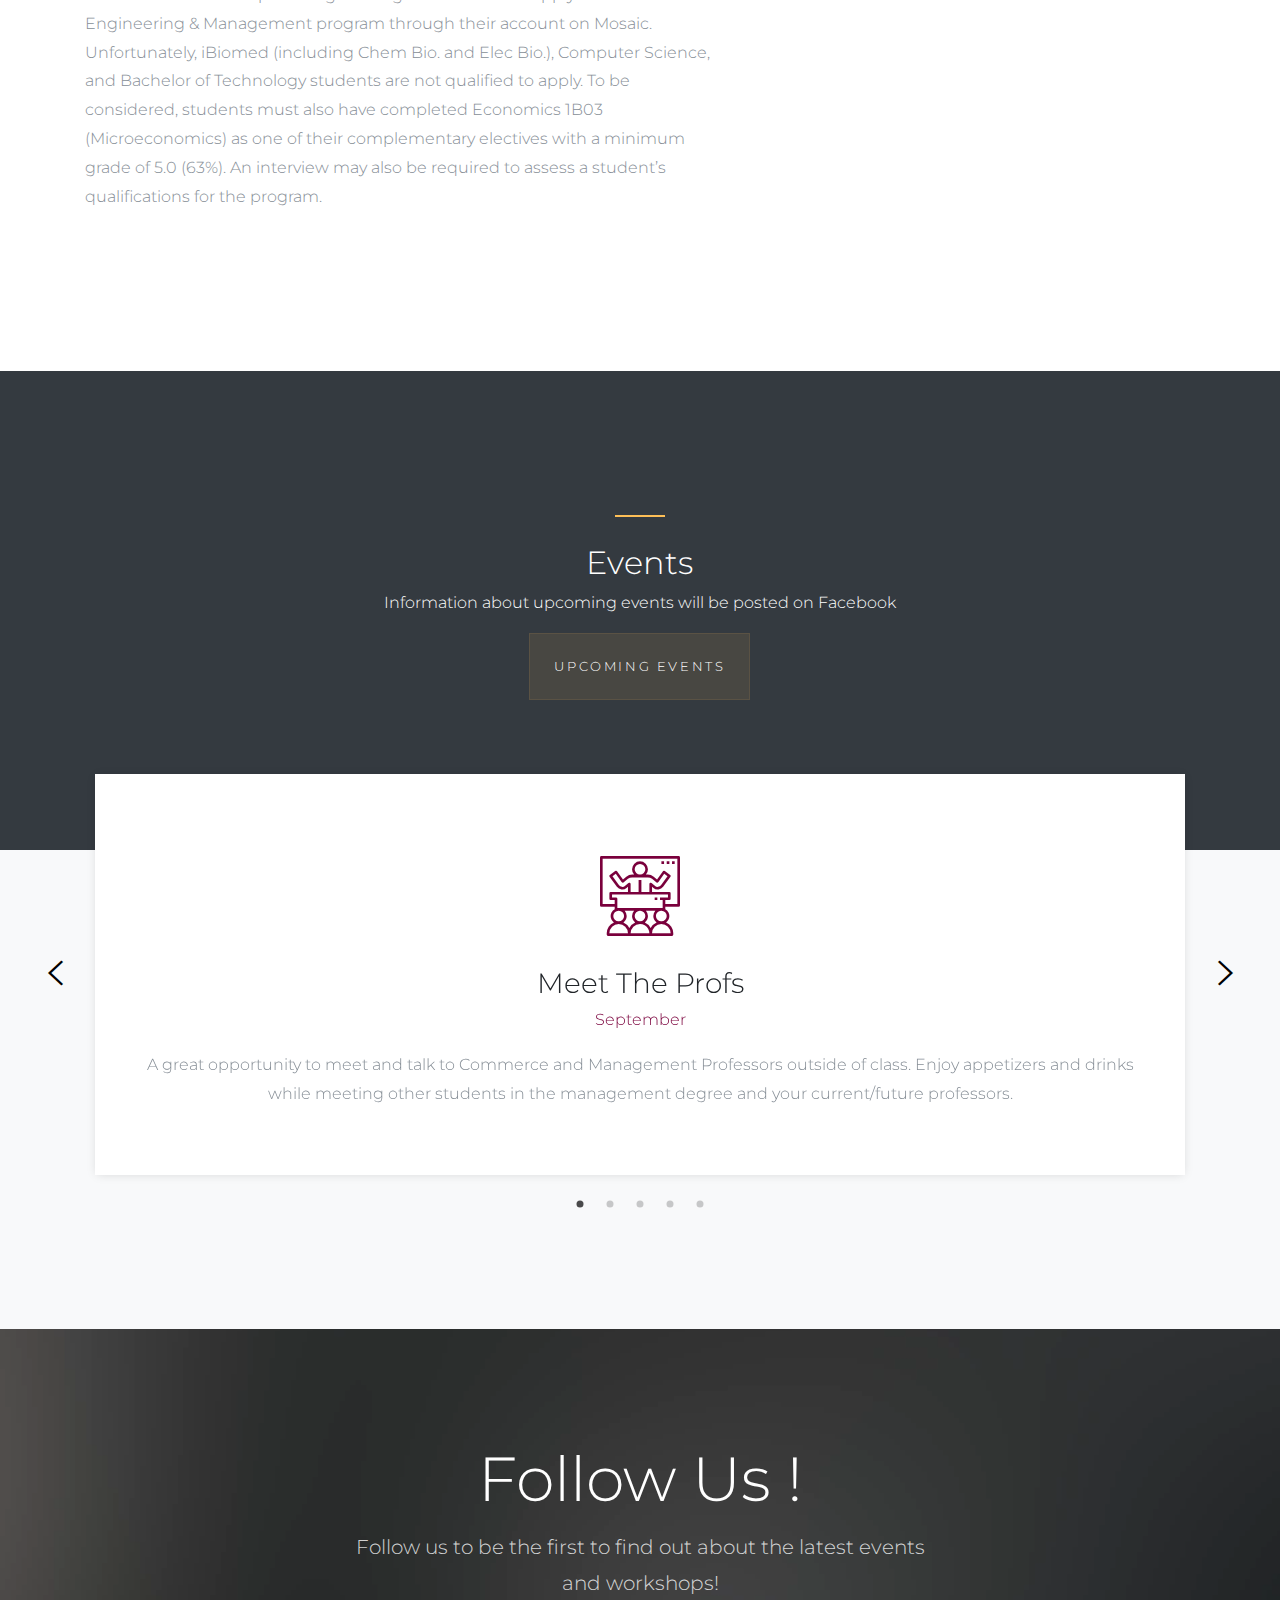
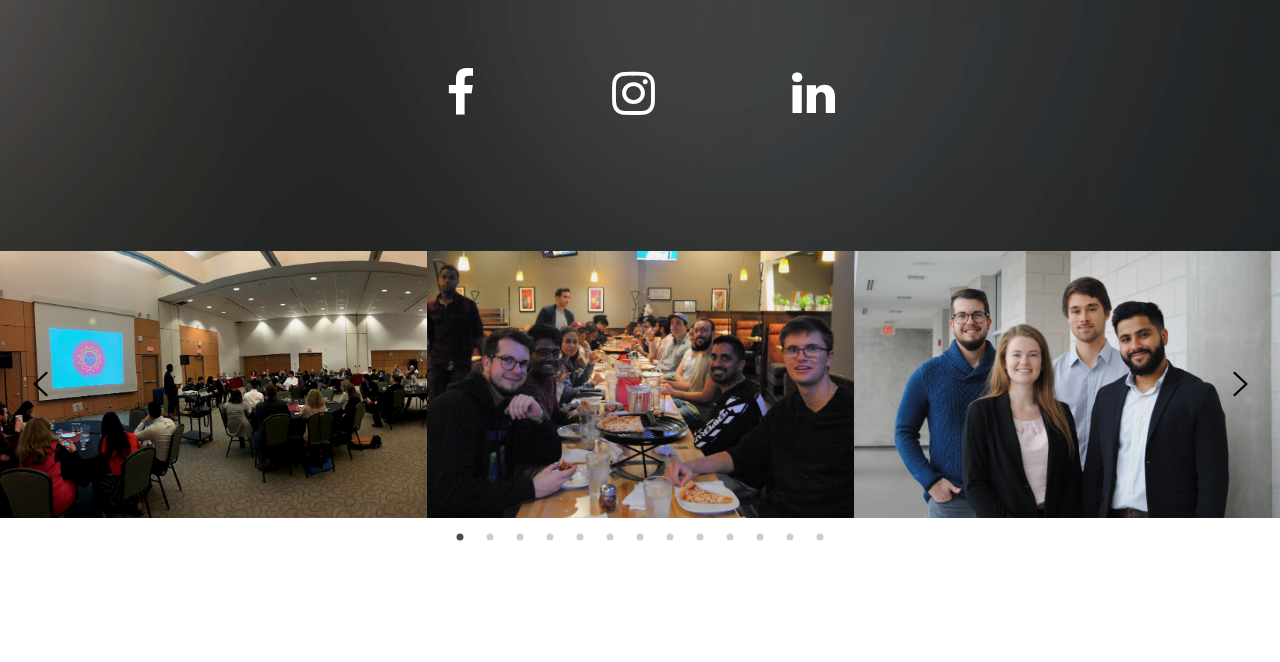
==== commit 214bc2f4: "Update index.html" ====
--- a/index.html
+++ b/index.html
@@ -168,7 +168,7 @@
 			  <div class="media-body pl-md-5 pl-sm-0">
 				<blockquote>
 				  <p>&ldquo;I joined MEMS because I want to help build a stronger community between Engineering and Management students. We are in a very fortunate position to be able to meet and connect with people across all streams of engineering and we should be taking advantage of that.&rdquo;</p>
-				  <p class="pb_author">Vijay Patel</p>
+				  <p class="pb_author">Divya Bhavsar</p>
 				</blockquote>
 			  </div>
 			</div>
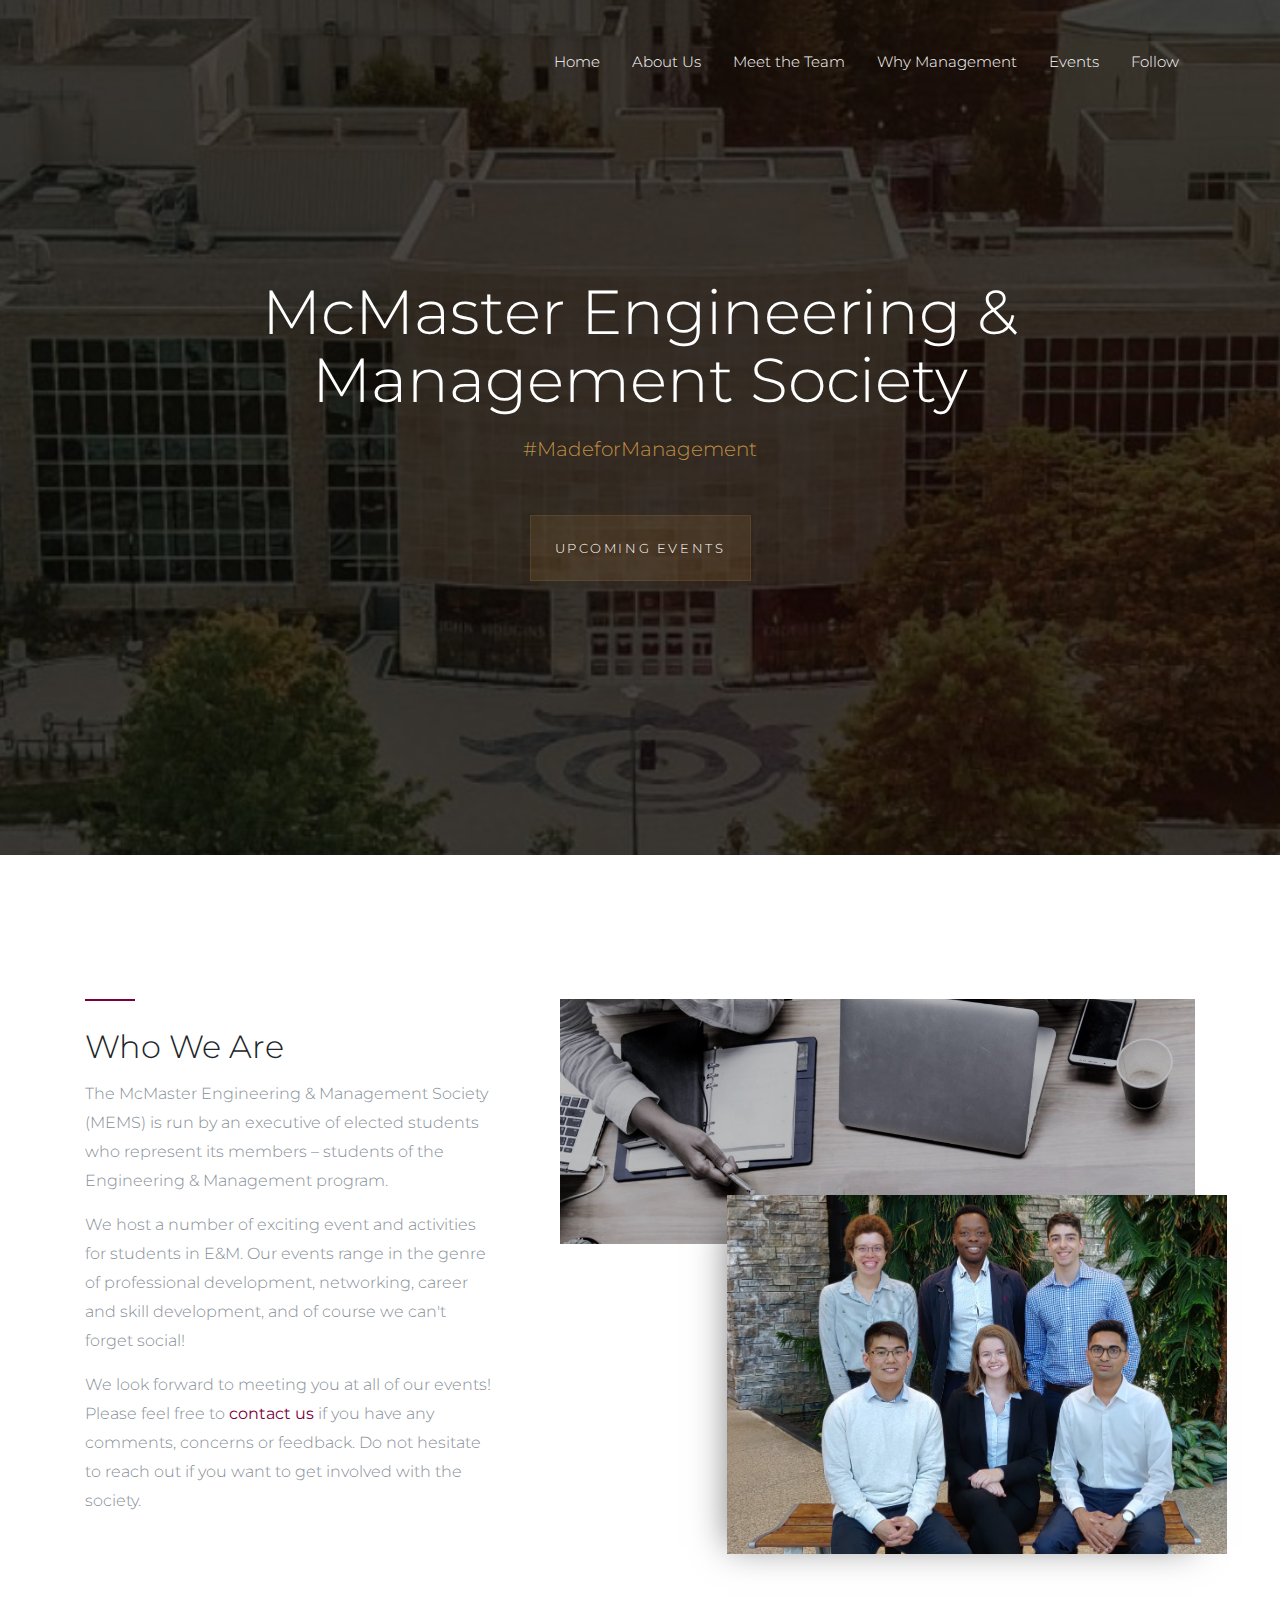
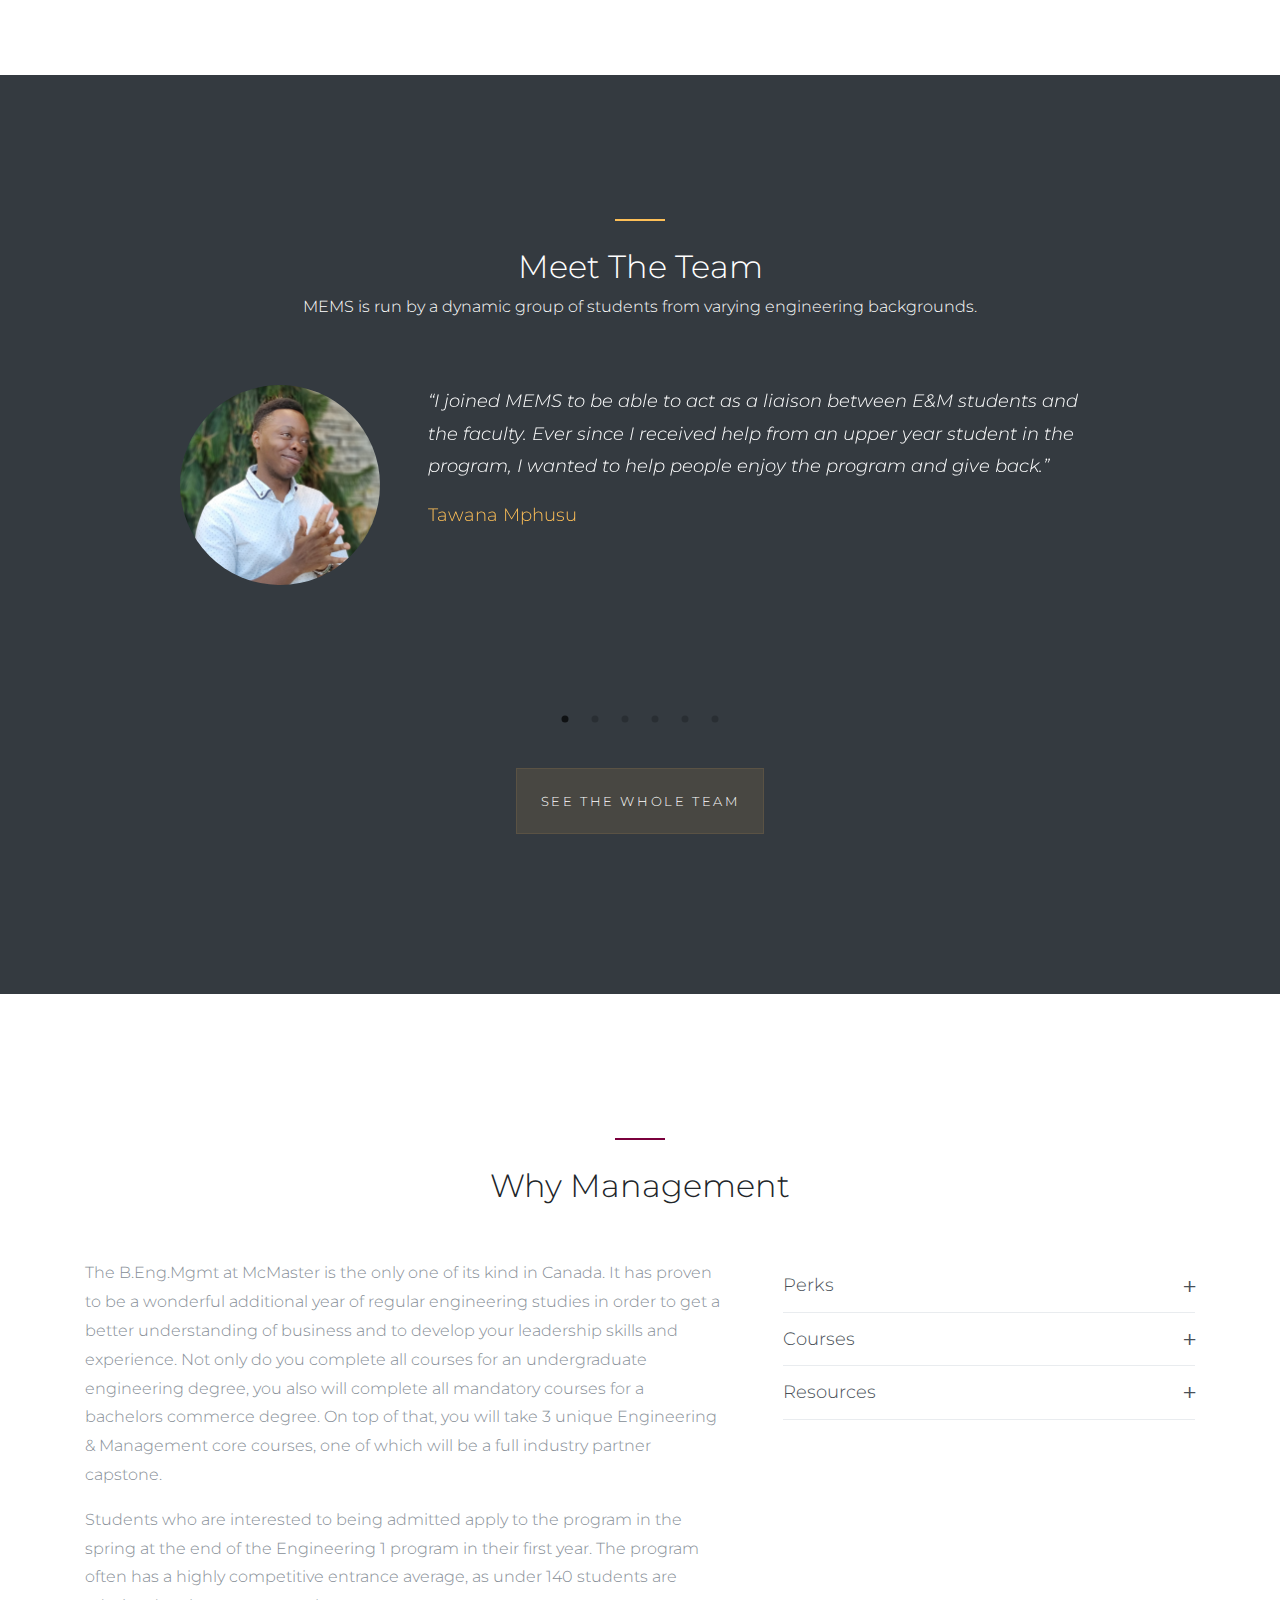
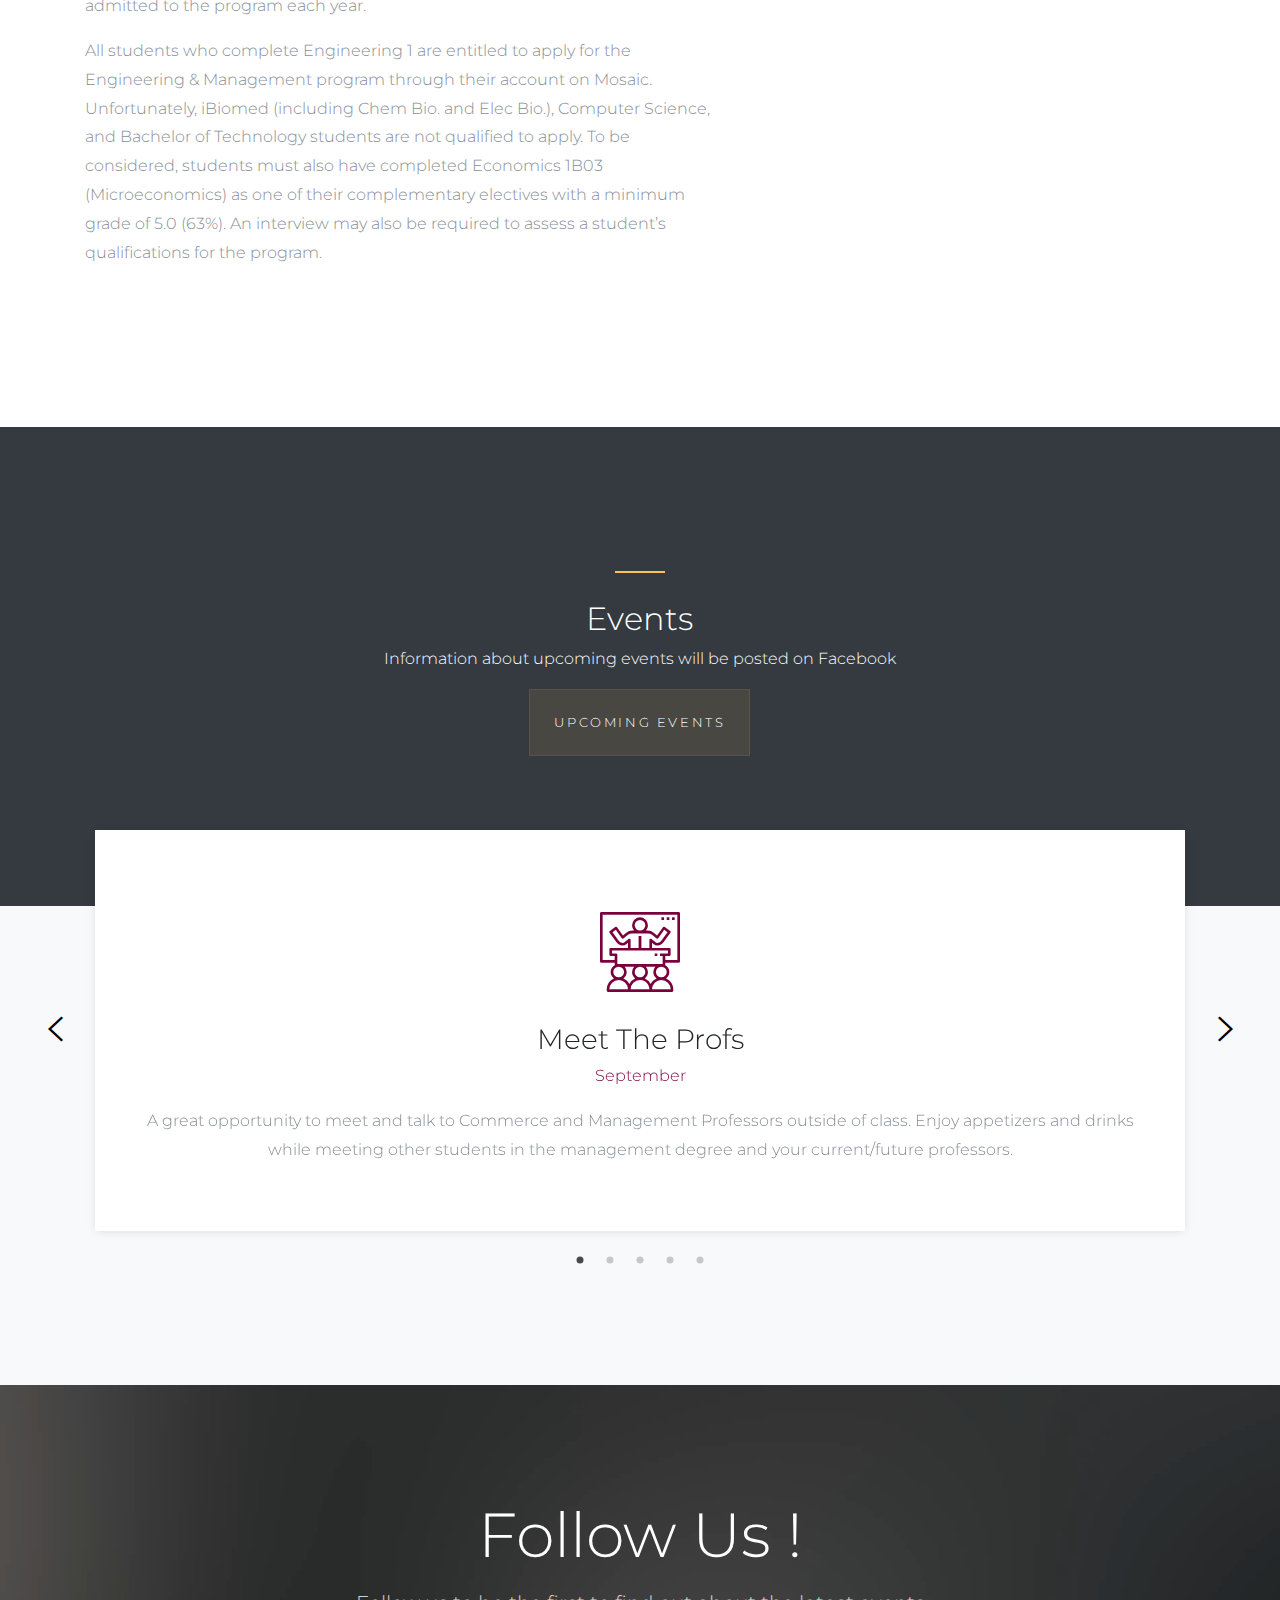
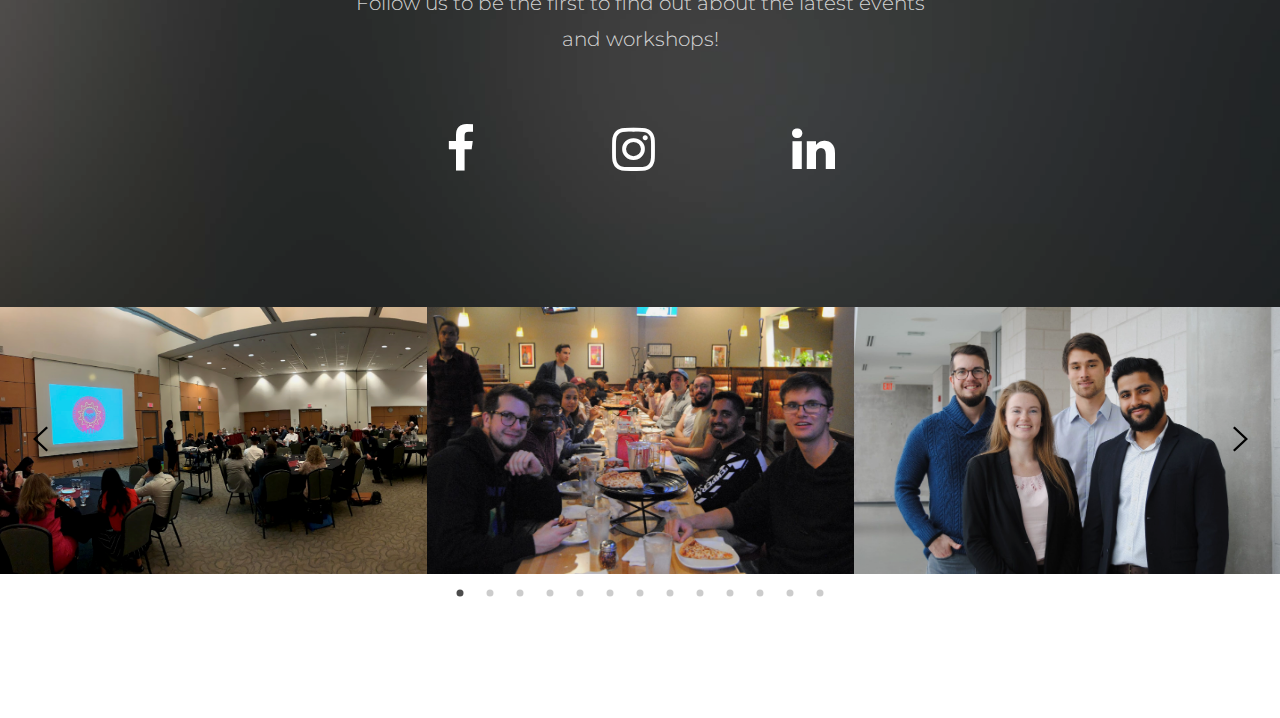
==== commit a665e90f: "Update index.html" ====
--- a/index.html
+++ b/index.html
@@ -164,10 +164,10 @@
 		  </div>
 		  <div>
 			<div class="media">
-			  <img class="d-flex img-fluid rounded-circle mb-sm-5" src="assets/images/avatars/avatar_vijay_silly.jpg" alt="Generic placeholder image">
+			  <img class="d-flex img-fluid rounded-circle mb-sm-5" src="assets/images/avatars/divya.jpg" alt="Generic placeholder image">
 			  <div class="media-body pl-md-5 pl-sm-0">
 				<blockquote>
-				  <p>&ldquo;I joined MEMS because I want to help build a stronger community between Engineering and Management students. We are in a very fortunate position to be able to meet and connect with people across all streams of engineering and we should be taking advantage of that.&rdquo;</p>
+				  <p>&ldquo;I joined Engineering and Management because I wanted to combine my technical skills along with my soft skills. I believe that the management program does a great job at fusing the two programs together.&rdquo;</p>
 				  <p class="pb_author">Divya Bhavsar</p>
 				</blockquote>
 			  </div>
